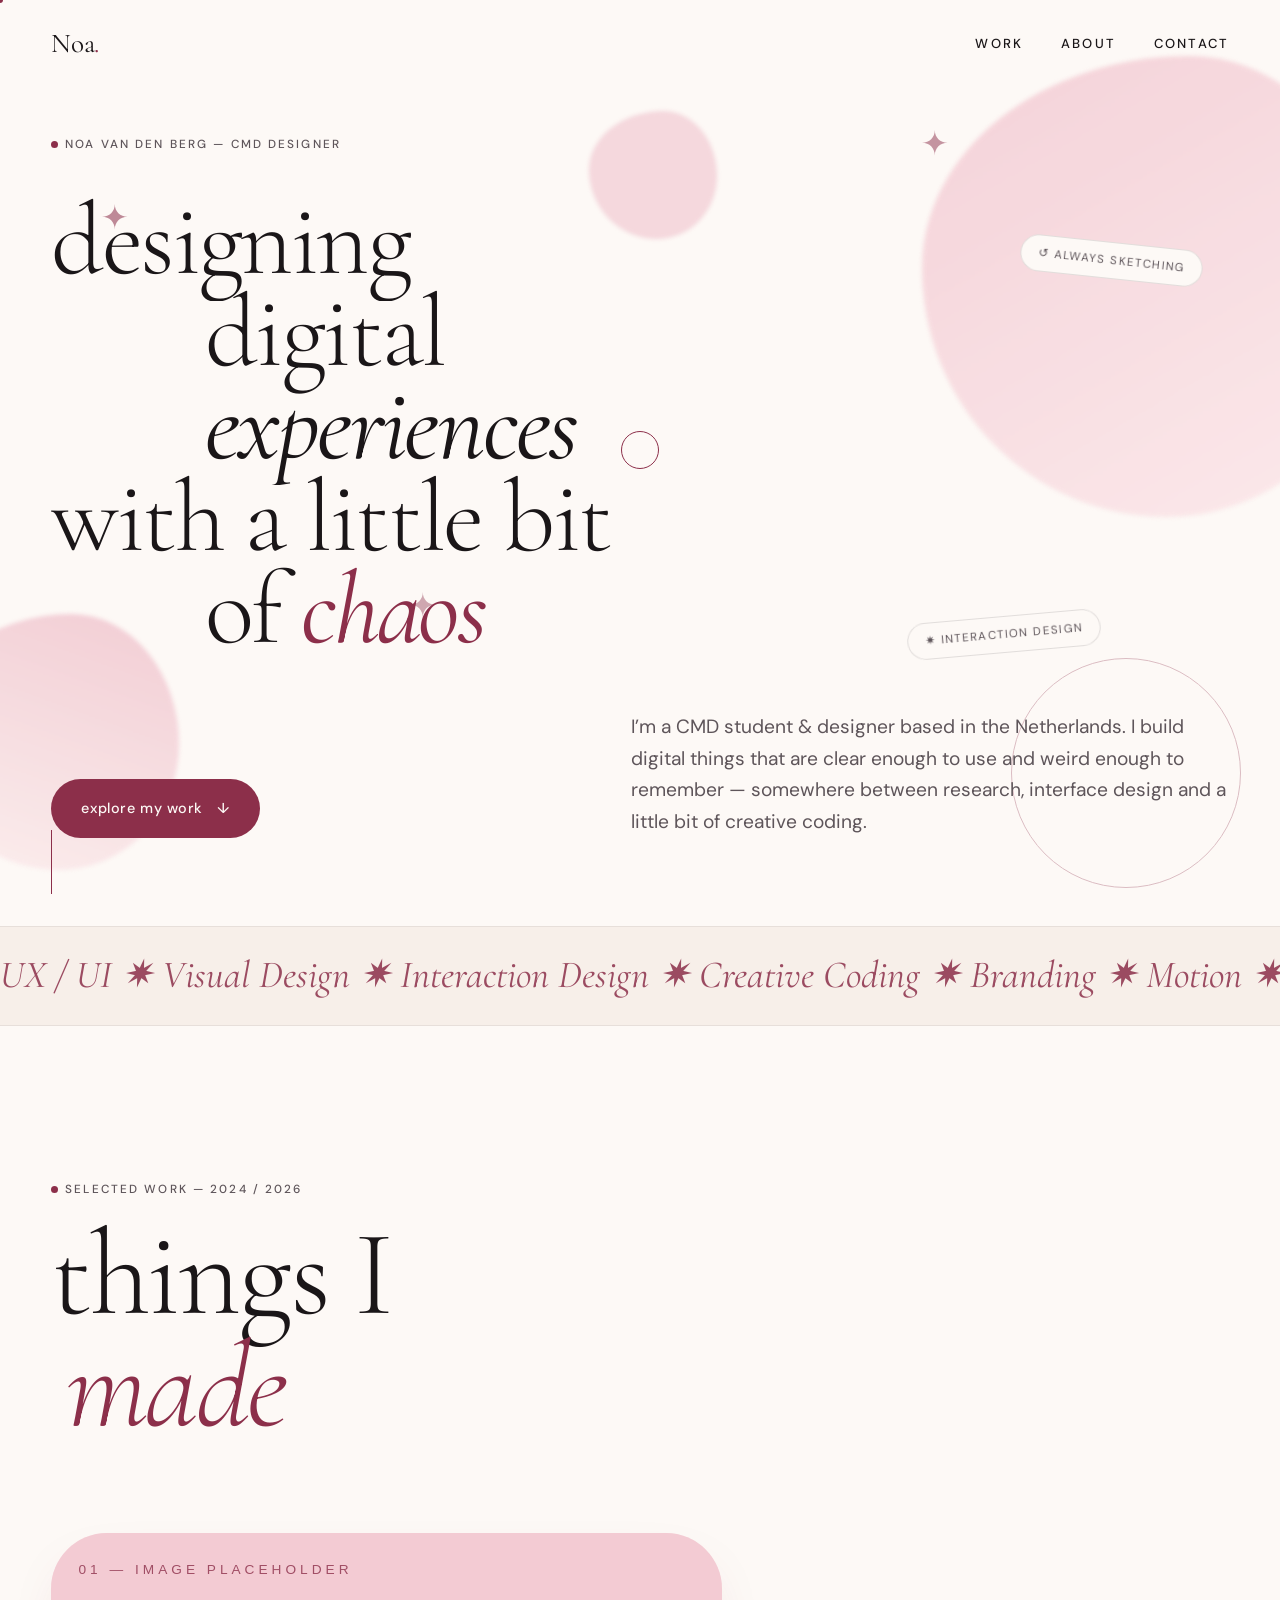
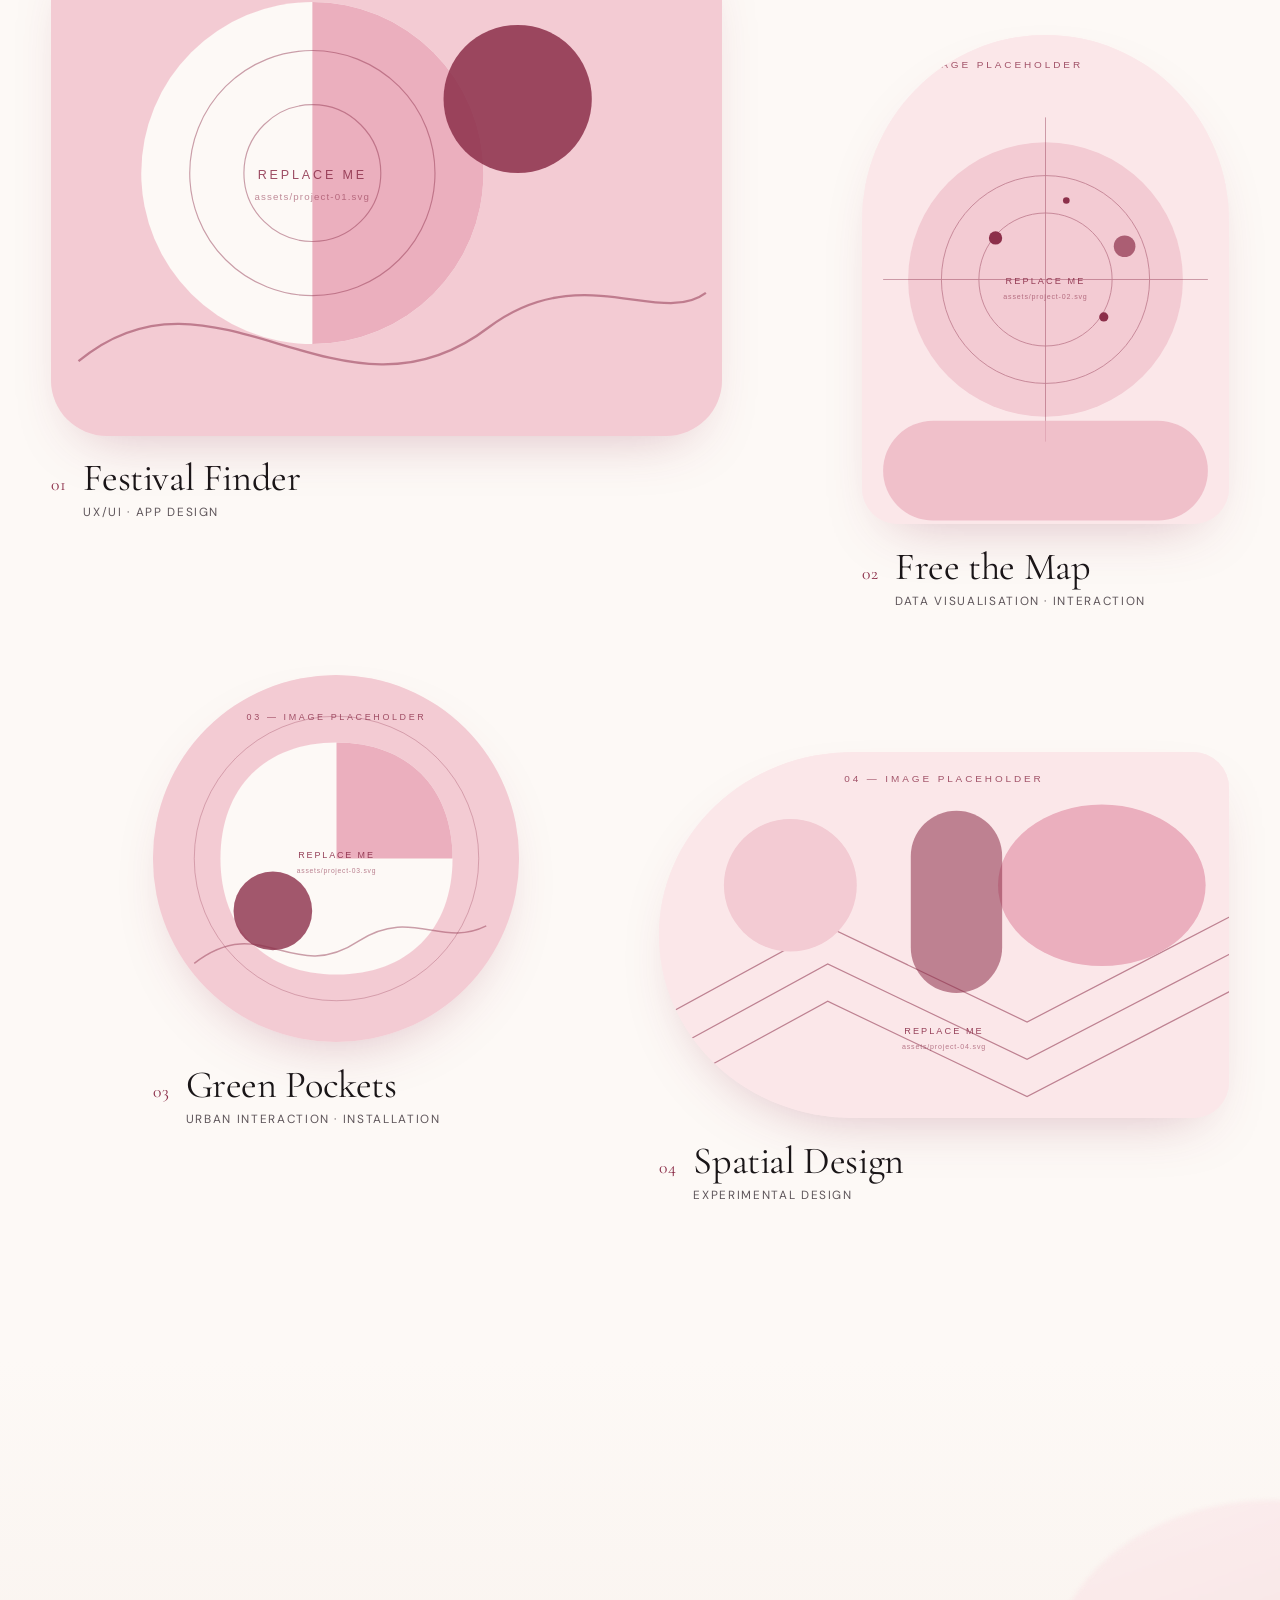
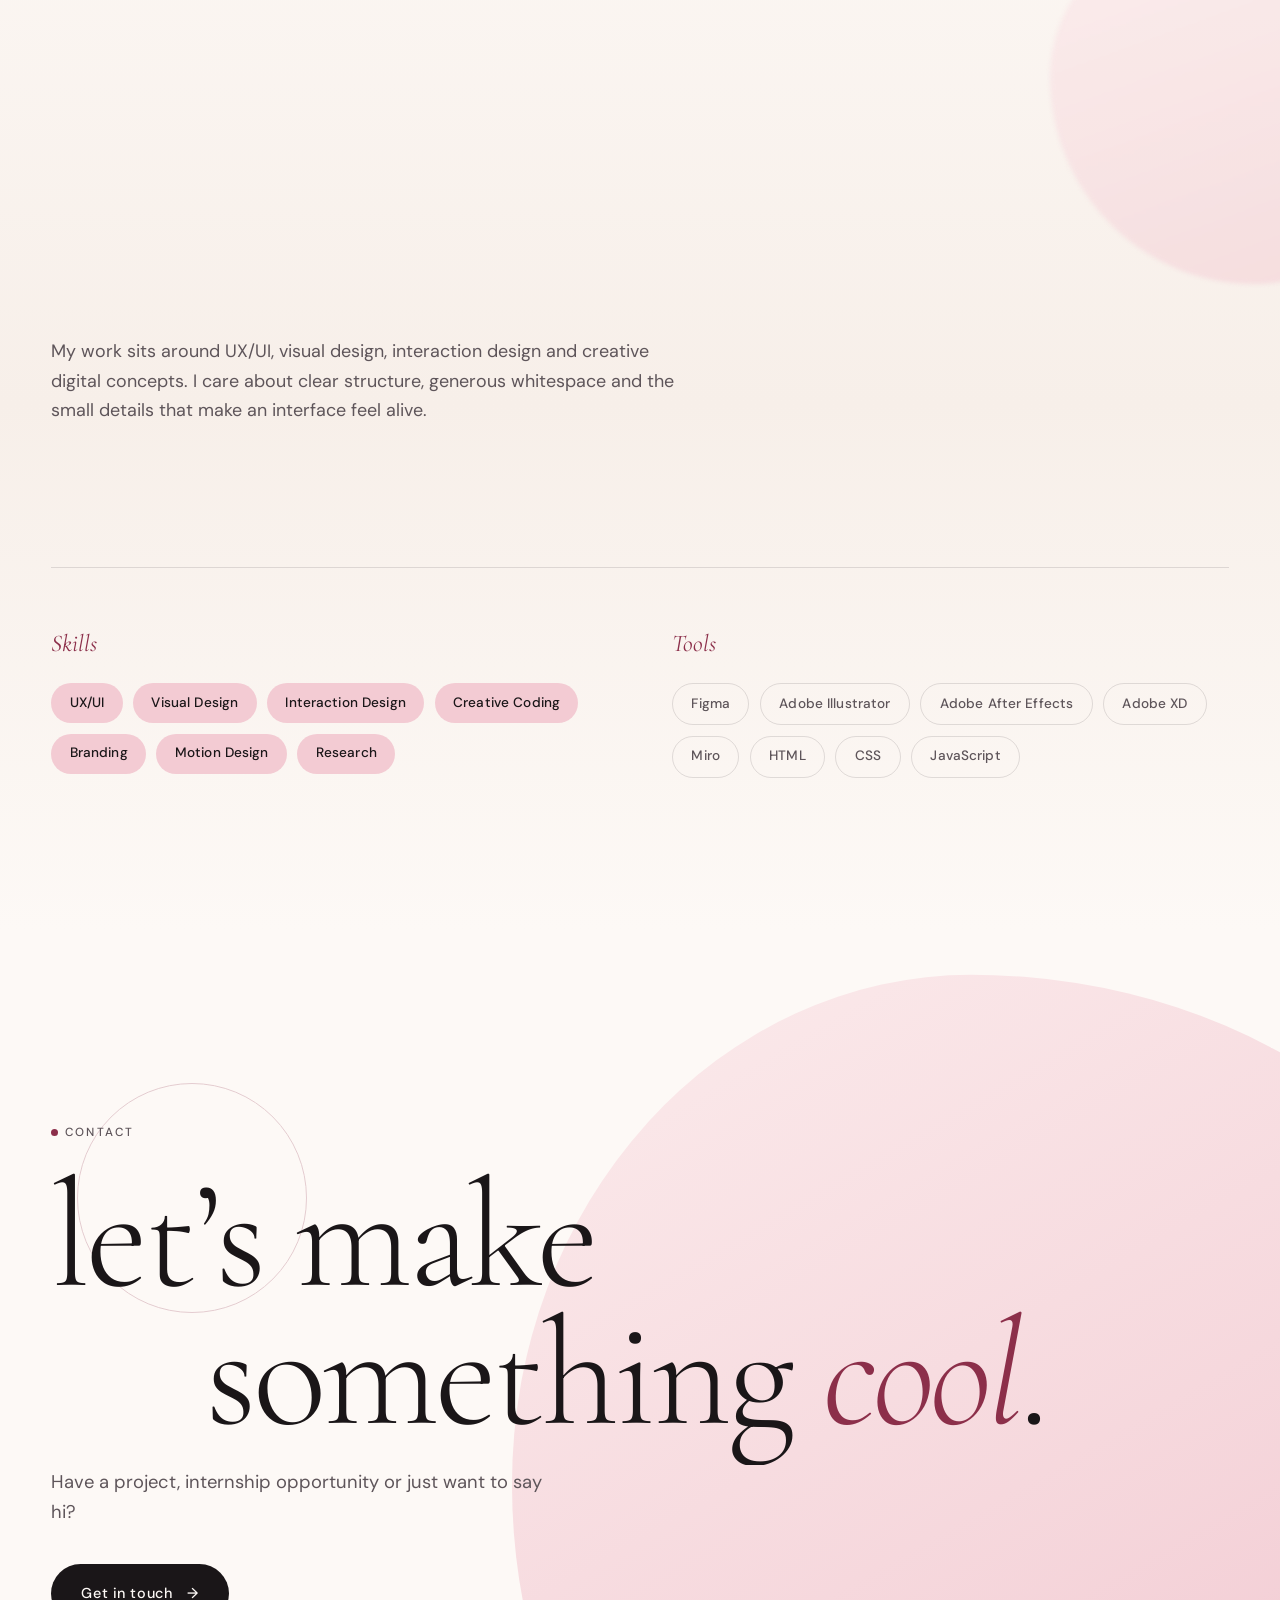
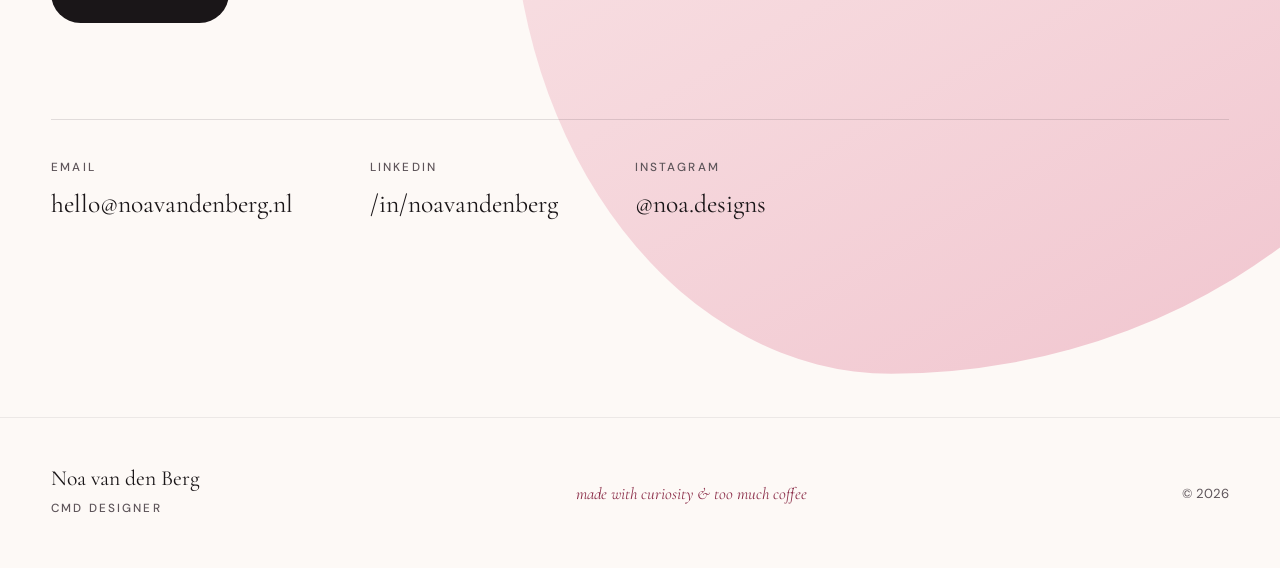
==== index.html @ da9294e4 "Add files via upload" ====
<!DOCTYPE html>
<html lang="en" class="no-js">
<head>
<meta charset="UTF-8">
<meta name="viewport" content="width=device-width, initial-scale=1">
<title>Noa van den Berg — CMD Designer</title>
<meta name="description" content="Portfolio of Noa van den Berg, CMD designer working on UX/UI, visual design and interaction design.">
<link rel="icon" href="assets/favicon.svg" type="image/svg+xml">

<link rel="preconnect" href="https://fonts.googleapis.com">
<link rel="preconnect" href="https://fonts.gstatic.com" crossorigin>
<link href="https://fonts.googleapis.com/css2?family=Cormorant+Garamond:ital,wght@0,300;0,400;0,500;0,600;1,300;1,400;1,500&family=DM+Sans:ital,opsz,wght@0,9..40,300;0,9..40,400;0,9..40,500;1,9..40,400&display=swap" rel="stylesheet">
<link rel="stylesheet" href="style.css">
<script>document.documentElement.classList.remove('no-js');document.documentElement.classList.add('js');</script>
</head>
<body>

<!-- ============================================================
     LOADER
============================================================ -->
<div class="loader" id="loader" aria-hidden="true">
  <div class="loader__inner">
    <span class="loader__mark">Noa<span class="dot-accent">.</span></span>
    <span class="loader__bar"><i></i></span>
  </div>
</div>

<!-- ============================================================
     CUSTOM CURSOR
============================================================ -->
<div class="cursor" id="cursor" aria-hidden="true">
  <span class="cursor__label"></span>
</div>
<div class="cursor-dot" id="cursorDot" aria-hidden="true"></div>

<a class="skip-link" href="#work">Skip to content</a>

<!-- ============================================================
     NAVIGATION
============================================================ -->
<header class="nav" id="nav">
  <div class="nav__inner">
    <a href="#top" class="nav__logo" data-cursor="hide">Noa<span class="dot-accent">.</span></a>

    <nav class="nav__links" aria-label="Main">
      <a href="#work" data-cursor="hide">Work</a>
      <a href="#about" data-cursor="hide">About</a>
      <a href="#contact" data-cursor="hide">Contact</a>
    </nav>

    <button class="nav__toggle" id="navToggle" aria-expanded="false" aria-controls="mobileMenu" aria-label="Open menu">
      <span></span><span></span>
    </button>
  </div>
</header>

<div class="menu" id="mobileMenu" hidden>
  <nav class="menu__links" aria-label="Mobile">
    <a href="#work"><span>01</span> Work</a>
    <a href="#about"><span>02</span> About</a>
    <a href="#contact"><span>03</span> Contact</a>
  </nav>
  <div class="menu__foot">
    <a href="mailto:hello@noavandenberg.nl">hello@noavandenberg.nl</a>
    <p>Alkmaar / NL</p>
  </div>
</div>

<main>

<!-- ============================================================
     HERO
============================================================ -->
<section class="hero" id="top">

  <div class="shapes" aria-hidden="true">
    <span class="blob blob--a" data-float="0.05"></span>
    <span class="blob blob--b" data-float="-0.03"></span>
    <span class="blob blob--c" data-float="0.07"></span>
    <span class="ring ring--a" data-float="-0.06"></span>

    <svg class="star star--a" data-float="0.09" viewBox="0 0 24 24"><path d="M12 0c0 7 5 12 12 12-7 0-12 5-12 12 0-7-5-12-12-12 7 0 12-5 12-12z"/></svg>
    <svg class="star star--b" data-float="-0.11" viewBox="0 0 24 24"><path d="M12 0c0 7 5 12 12 12-7 0-12 5-12 12 0-7-5-12-12-12 7 0 12-5 12-12z"/></svg>
    <svg class="star star--c" data-float="0.13" viewBox="0 0 24 24"><path d="M12 0c0 7 5 12 12 12-7 0-12 5-12 12 0-7-5-12-12-12 7 0 12-5 12-12z"/></svg>
  </div>

  <div class="container hero__inner">

    <p class="label hero__label" data-reveal>
      <span class="pulse"></span> Noa van den Berg — CMD Designer
    </p>

    <h1 class="hero__title">
      <span class="line" data-reveal><span>designing</span></span>
      <span class="line line--indent" data-reveal data-delay="80"><span>digital <em>experiences</em></span></span>
      <span class="line" data-reveal data-delay="160"><span>with a little bit</span></span>
      <span class="line line--indent" data-reveal data-delay="240"><span>of <em class="accent">chaos</em></span></span>
    </h1>

    <span class="floating-tag floating-tag--a" data-float="0.04" aria-hidden="true">↺ always sketching</span>
    <span class="floating-tag floating-tag--b" data-float="-0.05" aria-hidden="true">✷ interaction design</span>

    <div class="hero__bottom">
      <p class="hero__intro" data-reveal data-delay="320">
        I&rsquo;m a CMD student &amp; designer based in the Netherlands. I build digital things
        that are clear enough to use and weird enough to remember — somewhere between
        research, interface design and a little bit of creative coding.
      </p>

      <a href="#work" class="btn" data-magnetic data-cursor="hide" data-reveal data-delay="400">
        <span>explore my work</span>
        <span class="btn__arrow" aria-hidden="true">↓</span>
      </a>
    </div>

  </div>

  <div class="scroll-hint" aria-hidden="true"><span></span></div>
</section>

<!-- ============================================================
     MARQUEE
============================================================ -->
<div class="marquee" aria-hidden="true">
  <div class="marquee__track">
    <span>UX / UI ✷ Visual Design ✷ Interaction Design ✷ Creative Coding ✷ Branding ✷ Motion ✷ Research ✷</span>
    <span>UX / UI ✷ Visual Design ✷ Interaction Design ✷ Creative Coding ✷ Branding ✷ Motion ✷ Research ✷</span>
  </div>
</div>

<!-- ============================================================
     WORK
============================================================ -->
<section class="section work" id="work">
  <div class="container">

    <header class="section__head">
      <p class="label" data-reveal><span class="pulse"></span> Selected work — 2024 / 2026</p>
      <h2 class="section__title" data-reveal data-delay="80">
        things I<br><em>made</em>
      </h2>
    </header>

    <!--
      EIGEN PROJECTEN TOEVOEGEN
      1. Vervang de src van de <img> door je eigen bestand in /assets
         (bv. assets/festival-finder.jpg) en pas de alt-tekst aan.
      2. Pas titel, tags en de href naar je case aan.
      3. Meer projecten? Kopieer een <article> en geef 'm de class
         project--05 enz. De grid-positie regel je in style.css
         onder "11. WORK".
    -->
    <div class="projects">

      <!-- PROJECT 01 -->
      <article class="project project--01" data-reveal>
        <a class="project__link" href="#" data-cursor="view" aria-label="Festival Finder — UX/UI, app design">
          <span class="project__media">
            <!-- Vervang deze afbeelding door je eigen project -->
            <img src="assets/project-01.svg" alt="Placeholder visual for the Festival Finder project" loading="lazy">
          </span>
          <span class="project__row">
            <span class="project__num">01</span>
            <span class="project__text">
              <span class="project__title">Festival Finder</span>
              <span class="project__tags">UX/UI · App Design</span>
            </span>
            <span class="project__arrow" aria-hidden="true">↗</span>
          </span>
        </a>
      </article>

      <!-- PROJECT 02 -->
      <article class="project project--02" data-reveal data-delay="80">
        <a class="project__link" href="#" data-cursor="view" aria-label="Free the Map — data visualisation, interaction design">
          <span class="project__media">
            <img src="assets/project-02.svg" alt="Placeholder visual for the Free the Map project" loading="lazy">
          </span>
          <span class="project__row">
            <span class="project__num">02</span>
            <span class="project__text">
              <span class="project__title">Free the Map</span>
              <span class="project__tags">Data Visualisation · Interaction</span>
            </span>
            <span class="project__arrow" aria-hidden="true">↗</span>
          </span>
        </a>
      </article>

      <!-- PROJECT 03 -->
      <article class="project project--03" data-reveal>
        <a class="project__link" href="#" data-cursor="view" aria-label="Green Pockets — urban interaction, installation">
          <span class="project__media">
            <img src="assets/project-03.svg" alt="Placeholder visual for the Green Pockets project" loading="lazy">
          </span>
          <span class="project__row">
            <span class="project__num">03</span>
            <span class="project__text">
              <span class="project__title">Green Pockets</span>
              <span class="project__tags">Urban Interaction · Installation</span>
            </span>
            <span class="project__arrow" aria-hidden="true">↗</span>
          </span>
        </a>
      </article>

      <!-- PROJECT 04 -->
      <article class="project project--04" data-reveal data-delay="80">
        <a class="project__link" href="#" data-cursor="view" aria-label="Spatial Design — experimental design">
          <span class="project__media">
            <img src="assets/project-04.svg" alt="Placeholder visual for the Spatial Design project" loading="lazy">
          </span>
          <span class="project__row">
            <span class="project__num">04</span>
            <span class="project__text">
              <span class="project__title">Spatial Design</span>
              <span class="project__tags">Experimental Design</span>
            </span>
            <span class="project__arrow" aria-hidden="true">↗</span>
          </span>
        </a>
      </article>

    </div>
  </div>
</section>

<!-- ============================================================
     ABOUT
============================================================ -->
<section class="section about" id="about">
  <span class="blob blob--about" data-float="0.03" aria-hidden="true"></span>

  <div class="container about__grid">

    <div class="about__intro">
      <p class="label" data-reveal><span class="pulse"></span> About</p>
      <h2 class="section__title" data-reveal data-delay="80">
        a little<br><em>about me</em>
      </h2>
      <p class="about__text" data-reveal data-delay="160">
        I&rsquo;m Noa — a CMD (Communication &amp; Multimedia Design) student who likes the messy
        middle of a project: the part where research turns into a concept and a concept
        turns into something you can actually click.
      </p>
      <p class="about__text" data-reveal data-delay="200">
        My work sits around UX/UI, visual design, interaction design and creative digital
        concepts. I care about clear structure, generous whitespace and the small details
        that make an interface feel alive.
      </p>
    </div>

    <aside class="about__card" data-reveal data-delay="120">
      <span class="badge" aria-hidden="true">
        <svg viewBox="0 0 100 100">
          <defs><path id="circlePath" d="M50,50 m-34,0 a34,34 0 1,1 68,0 a34,34 0 1,1 -68,0"/></defs>
          <text><textPath href="#circlePath">open for internships ✷ 2026 ✷ open for internships ✷ 2026 ✷</textPath></text>
        </svg>
        <span class="badge__core">✷</span>
      </span>

      <ul class="facts">
        <li><span>Based in</span> Alkmaar / NL</li>
        <li><span>Studying</span> CMD, year 3</li>
        <li><span>Currently</span> looking for an internship</li>
        <li><span>Fuel</span> oat flat white ☕</li>
      </ul>
    </aside>

    <div class="about__lists">
      <div class="taglist" data-reveal>
        <h3 class="taglist__title">Skills</h3>
        <ul>
          <li class="pill">UX/UI</li>
          <li class="pill">Visual Design</li>
          <li class="pill">Interaction Design</li>
          <li class="pill">Creative Coding</li>
          <li class="pill">Branding</li>
          <li class="pill">Motion Design</li>
          <li class="pill">Research</li>
        </ul>
      </div>

      <div class="taglist" data-reveal data-delay="80">
        <h3 class="taglist__title">Tools</h3>
        <ul>
          <li class="pill pill--ghost">Figma</li>
          <li class="pill pill--ghost">Adobe Illustrator</li>
          <li class="pill pill--ghost">Adobe After Effects</li>
          <li class="pill pill--ghost">Adobe XD</li>
          <li class="pill pill--ghost">Miro</li>
          <li class="pill pill--ghost">HTML</li>
          <li class="pill pill--ghost">CSS</li>
          <li class="pill pill--ghost">JavaScript</li>
        </ul>
      </div>
    </div>

  </div>
</section>

<!-- ============================================================
     CONTACT
============================================================ -->
<section class="section contact" id="contact">
  <div class="contact__blob" aria-hidden="true"></div>
  <span class="ring ring--contact" data-float="0.05" aria-hidden="true"></span>

  <div class="container contact__inner">
    <p class="label" data-reveal><span class="pulse"></span> Contact</p>

    <h2 class="contact__title">
      <span class="line" data-reveal><span>let&rsquo;s make</span></span>
      <span class="line line--indent" data-reveal data-delay="80"><span>something <em>cool</em>.</span></span>
    </h2>

    <p class="contact__sub" data-reveal data-delay="160">
      Have a project, internship opportunity or just want to say hi?
    </p>

    <a href="mailto:hello@noavandenberg.nl" class="btn btn--dark" data-magnetic data-cursor="hide" data-reveal data-delay="200">
      <span>Get in touch</span>
      <span class="btn__arrow" aria-hidden="true">→</span>
    </a>

    <ul class="contact__links" data-reveal data-delay="260">
      <li>
        <span class="label">Email</span>
        <a href="mailto:hello@noavandenberg.nl">hello@noavandenberg.nl</a>
      </li>
      <li>
        <span class="label">LinkedIn</span>
        <a href="https://www.linkedin.com/" target="_blank" rel="noopener">/in/noavandenberg</a>
      </li>
      <li>
        <span class="label">Instagram</span>
        <a href="https://www.instagram.com/" target="_blank" rel="noopener">@noa.designs</a>
      </li>
    </ul>
  </div>
</section>

</main>

<!-- ============================================================
     FOOTER
============================================================ -->
<footer class="footer">
  <div class="container footer__inner">
    <div class="footer__brand">
      <p class="footer__name">Noa van den Berg</p>
      <p class="label">CMD Designer</p>
    </div>
    <p class="footer__note">made with curiosity &amp; too much coffee</p>
    <p class="footer__copy">© <span id="year">2026</span></p>
  </div>
</footer>

<script src="script.js"></script>
</body>
</html>
---- style.css ----
/* ============================================================
   NOA VAN DEN BERG — PORTFOLIO
   ------------------------------------------------------------
   01. Design tokens
   02. Reset & base
   03. Typography helpers
   04. Buttons, pills & labels
   05. Custom cursor
   06. Loader
   07. Navigation & mobile menu
   08. Decorative shapes
   09. Hero
   10. Marquee
   11. Work
   12. About
   13. Contact
   14. Footer
   15. Reveal animations
   16. Responsive
   17. Reduced motion
============================================================ */


/* ============================================================
   01. DESIGN TOKENS
   Pas hier de kleuren aan om de hele site te restylen.
============================================================ */
:root{
  /* Colours */
  --cream:        #FDF9F6;
  --cream-deep:   #F7EFE9;
  --pink-soft:    #FBE7E9;
  --blush:        #F3CBD3;
  --blush-deep:   #EBAFBE;
  --berry:        #8C2F4A;
  --berry-light:  #B8577A;
  --ink:          #1A1618;
  --ink-soft:     #5E555A;
  --line:         rgba(26, 22, 24, .12);
  --line-soft:    rgba(26, 22, 24, .07);

  /* Type */
  --font-display: "Cormorant Garamond", "Times New Roman", Georgia, serif;
  --font-body:    "DM Sans", -apple-system, BlinkMacSystemFont, "Segoe UI", Helvetica, Arial, sans-serif;

  /* Radii */
  --r-sm: 14px;
  --r-md: 24px;
  --r-lg: 36px;
  --r-xl: 56px;
  --r-pill: 999px;

  /* Space */
  --gutter: clamp(1.25rem, 4vw, 4rem);
  --section-y: clamp(5rem, 12vw, 11rem);
  --maxw: 1360px;

  /* Motion */
  --ease: cubic-bezier(.22, .61, .36, 1);
  --ease-out: cubic-bezier(.16, 1, .3, 1);

  /* Shadow */
  --shadow-soft: 0 24px 60px -30px rgba(140, 47, 74, .35);
  --shadow-lift: 0 40px 90px -40px rgba(140, 47, 74, .45);
}


/* ============================================================
   02. RESET & BASE
============================================================ */
*,
*::before,
*::after{ box-sizing: border-box; }

html{
  -webkit-text-size-adjust: 100%;
  scroll-behavior: smooth;
}

body{
  margin: 0;
  background: var(--cream);
  color: var(--ink);
  font-family: var(--font-body);
  font-size: clamp(1rem, .95rem + .2vw, 1.0625rem);
  line-height: 1.65;
  font-weight: 400;
  overflow-x: hidden;
  -webkit-font-smoothing: antialiased;
}

body.is-locked{ overflow: hidden; }

img{ max-width: 100%; display: block; }

a{ color: inherit; text-decoration: none; }

ul{ margin: 0; padding: 0; list-style: none; }

h1, h2, h3{ margin: 0; font-weight: 400; }

p{ margin: 0; }

button{ font: inherit; color: inherit; background: none; border: 0; cursor: pointer; }

section{ position: relative; }

:focus-visible{
  outline: 2px solid var(--berry);
  outline-offset: 4px;
  border-radius: 4px;
}

.container{
  width: 100%;
  max-width: var(--maxw);
  margin-inline: auto;
  padding-inline: var(--gutter);
}

.section{ padding-block: var(--section-y); }

.skip-link{
  position: fixed;
  top: 10px;
  left: 50%;
  translate: -50% -200%;
  z-index: 200;
  background: var(--ink);
  color: var(--cream);
  padding: .75rem 1.25rem;
  border-radius: var(--r-pill);
  font-size: .8rem;
  letter-spacing: .08em;
  text-transform: uppercase;
  transition: translate .3s var(--ease);
}
.skip-link:focus-visible{ translate: -50% 0; }


/* ============================================================
   03. TYPOGRAPHY HELPERS
============================================================ */
.label{
  display: inline-flex;
  align-items: center;
  gap: .6em;
  margin: 0;
  font-size: clamp(.68rem, .64rem + .12vw, .78rem);
  letter-spacing: .18em;
  text-transform: uppercase;
  font-weight: 500;
  color: var(--ink-soft);
}

.pulse{
  width: 7px;
  height: 7px;
  border-radius: 50%;
  background: var(--berry);
  animation: pulse 2.6s var(--ease) infinite;
}
@keyframes pulse{
  0%, 100%{ transform: scale(1);   opacity: 1; }
  50%     { transform: scale(1.6); opacity: .45; }
}

.dot-accent{ color: var(--berry); }

.section__head{
  display: flex;
  flex-direction: column;
  gap: 1.25rem;
  margin-bottom: clamp(3rem, 7vw, 6rem);
}

.section__title{
  font-family: var(--font-display);
  font-size: clamp(3rem, 9.5vw, 8.5rem);
  line-height: .92;
  letter-spacing: -.02em;
  font-weight: 300;
}
.section__title em{
  font-style: italic;
  color: var(--berry);
  padding-left: .12em;
}

.line{
  display: block;
  padding-bottom: .14em;
  margin-bottom: -.14em;
}
.line--indent{ padding-left: clamp(1.5rem, 12vw, 12rem); }


/* ============================================================
   04. BUTTONS, PILLS & LABELS
============================================================ */
.btn{
  --btn-bg: var(--berry);
  --btn-fg: var(--cream);
  position: relative;
  display: inline-flex;
  align-items: center;
  gap: .9rem;
  padding: 1.1rem 1.9rem;
  border-radius: var(--r-pill);
  background: var(--btn-bg);
  color: var(--btn-fg);
  font-size: .9rem;
  font-weight: 500;
  letter-spacing: .04em;
  white-space: nowrap;
  will-change: transform;
  transition: background .4s var(--ease), color .4s var(--ease), box-shadow .5s var(--ease);
  box-shadow: var(--shadow-soft);
}
.btn:hover{
  --btn-bg: var(--ink);
  box-shadow: var(--shadow-lift);
}
.btn--dark{ --btn-bg: var(--ink); }
.btn--dark:hover{ --btn-bg: var(--berry); }

.btn__arrow{
  display: inline-block;
  transition: transform .5s var(--ease-out);
}
.btn:hover .btn__arrow{ transform: translateY(3px); }
.btn--dark:hover .btn__arrow{ transform: translate(4px, 0); }

.pill{
  display: inline-block;
  padding: .55rem 1.15rem;
  border-radius: var(--r-pill);
  background: var(--blush);
  color: var(--ink);
  font-size: .85rem;
  font-weight: 500;
  letter-spacing: .01em;
  transition: transform .45s var(--ease-out), background .35s var(--ease), color .35s var(--ease);
}
.pill:hover{
  transform: translateY(-4px) rotate(-2deg);
  background: var(--berry);
  color: var(--cream);
}
.pill--ghost{
  background: transparent;
  border: 1px solid var(--line);
  color: var(--ink-soft);
}
.pill--ghost:hover{
  background: var(--pink-soft);
  border-color: transparent;
  color: var(--berry);
}


/* ============================================================
   05. CUSTOM CURSOR
============================================================ */
.cursor,
.cursor-dot{
  position: fixed;
  top: 0; left: 0;
  z-index: 300;
  pointer-events: none;
  opacity: 0;
  transition: opacity .3s var(--ease);
}

.cursor{
  width: 38px;
  height: 38px;
  margin: -19px 0 0 -19px;
  border: 1px solid var(--berry);
  border-radius: 50%;
  display: grid;
  place-items: center;
  transition: width .45s var(--ease-out), height .45s var(--ease-out),
              margin .45s var(--ease-out), background .35s var(--ease),
              border-color .35s var(--ease), opacity .3s var(--ease);
}
.cursor__label{
  font-size: .68rem;
  letter-spacing: .14em;
  text-transform: uppercase;
  color: var(--cream);
  opacity: 0;
  transform: scale(.7);
  transition: opacity .3s var(--ease), transform .35s var(--ease-out);
}

.cursor-dot{
  width: 6px;
  height: 6px;
  margin: -3px 0 0 -3px;
  border-radius: 50%;
  background: var(--berry);
}

.has-cursor .cursor,
.has-cursor .cursor-dot{ opacity: 1; }
.has-cursor,
.has-cursor a,
.has-cursor button{ cursor: none; }

.cursor.is-link{
  width: 60px; height: 60px; margin: -30px 0 0 -30px;
  background: rgba(140, 47, 74, .12);
  border-color: transparent;
}
.cursor.is-view{
  width: 104px; height: 104px; margin: -52px 0 0 -52px;
  background: var(--berry);
  border-color: transparent;
}
.cursor.is-view .cursor__label{ opacity: 1; transform: none; }
.cursor.is-view + .cursor-dot,
.cursor.is-link + .cursor-dot{ opacity: 0; }


/* ============================================================
   06. LOADER
============================================================ */
.loader{
  position: fixed;
  inset: 0;
  z-index: 400;
  display: grid;
  place-items: center;
  background: var(--cream-deep);
  transition: transform 1s var(--ease-out), border-radius .9s var(--ease-out);
}
.loader.is-done{
  transform: translateY(-101%);
  border-radius: 0 0 50% 50%;
}
.loader__inner{ display: grid; justify-items: center; gap: 1.4rem; }
.loader__mark{
  font-family: var(--font-display);
  font-size: clamp(2.5rem, 8vw, 4.5rem);
  letter-spacing: -.02em;
}
.loader__bar{
  display: block;
  width: min(220px, 40vw);
  height: 1px;
  background: var(--line);
  overflow: hidden;
}
.loader__bar i{
  display: block;
  height: 100%;
  width: 0;
  background: var(--berry);
  transition: width .9s var(--ease-out);
}
.loader.is-filled .loader__bar i{ width: 100%; }


/* ============================================================
   07. NAVIGATION & MOBILE MENU
============================================================ */
.nav{
  position: fixed;
  inset: 0 0 auto 0;
  z-index: 120;
  transition: background .5s var(--ease), box-shadow .5s var(--ease);
}
.nav.is-scrolled{
  background: rgba(253, 249, 246, .82);
  backdrop-filter: blur(14px);
  -webkit-backdrop-filter: blur(14px);
  box-shadow: 0 1px 0 var(--line-soft);
}

.nav__inner{
  max-width: var(--maxw);
  margin-inline: auto;
  padding: clamp(1rem, 2.4vw, 1.7rem) var(--gutter);
  display: flex;
  align-items: center;
  justify-content: space-between;
  gap: 2rem;
}

.nav__logo{
  font-family: var(--font-display);
  font-size: 1.7rem;
  letter-spacing: -.01em;
  line-height: 1;
  transition: opacity .3s var(--ease);
}
.nav__logo:hover{ opacity: .6; }

.nav__links{ display: flex; gap: clamp(1.5rem, 3vw, 3rem); }
.nav__links a{
  position: relative;
  font-size: .82rem;
  font-weight: 500;
  letter-spacing: .16em;
  text-transform: uppercase;
  padding-block: .35rem;
}
.nav__links a::after{
  content: "";
  position: absolute;
  left: 0; bottom: 0;
  width: 100%; height: 1px;
  background: var(--berry);
  transform: scaleX(0);
  transform-origin: right;
  transition: transform .5s var(--ease-out);
}
.nav__links a:hover::after{ transform: scaleX(1); transform-origin: left; }

.nav__toggle{
  display: none;
  width: 46px; height: 46px;
  border-radius: 50%;
  border: 1px solid var(--line);
  place-items: center;
  gap: 5px;
  align-content: center;
  justify-items: center;
}
.nav__toggle span{
  display: block;
  width: 18px; height: 1.5px;
  background: var(--ink);
  border-radius: 2px;
  transition: transform .4s var(--ease-out), opacity .3s var(--ease);
}
.nav__toggle[aria-expanded="true"] span:first-child{ transform: translateY(3.25px) rotate(45deg); }
.nav__toggle[aria-expanded="true"] span:last-child{ transform: translateY(-3.25px) rotate(-45deg); }

.menu{
  position: fixed;
  inset: 0;
  z-index: 110;
  background: var(--cream-deep);
  padding: clamp(6rem, 18vw, 9rem) var(--gutter) var(--gutter);
  display: flex;
  flex-direction: column;
  justify-content: space-between;
  opacity: 0;
  transform: translateY(-12px);
  transition: opacity .45s var(--ease), transform .55s var(--ease-out);
}
.menu.is-open{ opacity: 1; transform: none; }
.menu[hidden]{ display: none; }

.menu__links{ display: grid; gap: .25rem; }
.menu__links a{
  display: flex;
  align-items: baseline;
  gap: 1rem;
  font-family: var(--font-display);
  font-size: clamp(2.75rem, 15vw, 5rem);
  line-height: 1.15;
  letter-spacing: -.02em;
  border-bottom: 1px solid var(--line-soft);
  padding-block: .35rem;
  transition: color .35s var(--ease), padding-left .45s var(--ease-out);
}
.menu__links a:hover{ color: var(--berry); padding-left: .5rem; }
.menu__links span{
  font-family: var(--font-body);
  font-size: .7rem;
  letter-spacing: .18em;
  color: var(--ink-soft);
}
.menu__foot{
  display: flex;
  flex-wrap: wrap;
  gap: .5rem 2rem;
  justify-content: space-between;
  font-size: .85rem;
  color: var(--ink-soft);
}


/* ============================================================
   08. DECORATIVE SHAPES
============================================================ */
.shapes{
  position: absolute;
  inset: 0;
  overflow: hidden;
  pointer-events: none;
}

.blob{
  position: absolute;
  display: block;
  border-radius: 58% 42% 47% 53% / 46% 51% 49% 54%;
  filter: blur(2px);
  will-change: transform;
  animation: morph 18s ease-in-out infinite alternate;
}
@keyframes morph{
  0%  { border-radius: 58% 42% 47% 53% / 46% 51% 49% 54%; transform: rotate(0deg)  scale(1); }
  50% { border-radius: 42% 58% 63% 37% / 58% 39% 61% 42%; transform: rotate(8deg)  scale(1.05); }
  100%{ border-radius: 49% 51% 38% 62% / 61% 47% 53% 39%; transform: rotate(-6deg) scale(.97); }
}

.blob--a{
  width: clamp(280px, 36vw, 560px);
  aspect-ratio: 1;
  right: -8%;
  top: 6%;
  background: linear-gradient(150deg, var(--blush), var(--pink-soft));
  opacity: .85;
}
.blob--b{
  width: clamp(160px, 20vw, 300px);
  aspect-ratio: 1;
  left: -6%;
  bottom: 6%;
  background: linear-gradient(200deg, var(--blush-deep), var(--pink-soft));
  opacity: .6;
  animation-duration: 22s;
}
.blob--c{
  width: clamp(90px, 10vw, 150px);
  aspect-ratio: 1;
  left: 46%;
  top: 12%;
  background: var(--blush-deep);
  opacity: .45;
  animation-duration: 26s;
}
.blob--about{
  position: absolute;
  width: clamp(240px, 30vw, 460px);
  aspect-ratio: 1;
  right: -12%;
  top: 12%;
  background: linear-gradient(160deg, var(--pink-soft), var(--blush));
  opacity: .55;
  pointer-events: none;
  z-index: 0;
}

.ring{
  position: absolute;
  display: block;
  border: 1px solid var(--berry);
  border-radius: 50%;
  opacity: .3;
  will-change: transform;
}
.ring--a{
  width: clamp(140px, 18vw, 280px);
  aspect-ratio: 1;
  right: 3%;
  bottom: 4%;
}
.ring--contact{
  width: clamp(140px, 18vw, 260px);
  aspect-ratio: 1;
  left: 6%;
  top: 14%;
  opacity: .22;
}

.star{
  position: absolute;
  width: clamp(16px, 2vw, 30px);
  fill: var(--berry);
  opacity: .55;
  will-change: transform;
  animation: spin 14s linear infinite;
}
.star--a{ top: 22%;  left: 8%; }
.star--b{ top: 64%;  left: 32%; animation-duration: 20s; opacity: .4; }
.star--c{ top: 14%;  right: 26%; animation-duration: 24s; opacity: .5; }
@keyframes spin{ to{ transform: rotate(360deg); } }

.floating-tag{
  position: absolute;
  z-index: 2;
  padding: .5rem 1.05rem;
  border-radius: var(--r-pill);
  background: var(--cream);
  border: 1px solid var(--line);
  font-size: .72rem;
  letter-spacing: .12em;
  text-transform: uppercase;
  color: var(--ink-soft);
  white-space: nowrap;
  box-shadow: var(--shadow-soft);
  will-change: transform;
}
.floating-tag--a{ top: 16%; right: 6%; rotate: 6deg; }
.floating-tag--b{ bottom: 26%; right: 14%; rotate: -5deg; }


/* ============================================================
   09. HERO
============================================================ */
.hero{
  position: relative;
  min-height: 100svh;
  display: flex;
  align-items: center;
  padding-block: clamp(6.5rem, 12vw, 8rem) clamp(3.5rem, 7vw, 5.5rem);
  overflow: hidden;
}

.hero__inner{ position: relative; z-index: 2; }

.hero__label{ margin-bottom: clamp(1.5rem, 4vw, 2.5rem); }

.hero__title{
  font-family: var(--font-display);
  font-size: clamp(2.5rem, 8vw, 7.5rem);
  line-height: .9;
  letter-spacing: -.025em;
  font-weight: 300;
  max-width: 16ch;
}
.hero__title em{
  font-style: italic;
  font-weight: 400;
}
.hero__title .accent{
  color: var(--berry);
  position: relative;
}

.hero__bottom{
  margin-top: clamp(2.25rem, 5vw, 3.5rem);
  display: flex;
  flex-wrap: wrap;
  align-items: flex-end;
  justify-content: space-between;
  gap: clamp(1.75rem, 4vw, 3rem);
}
.hero__intro{
  max-width: 46ch;
  color: var(--ink-soft);
  font-size: clamp(1rem, .95rem + .35vw, 1.2rem);
  margin-left: auto;
  order: 2;
}
.hero .btn{ order: 1; }

.scroll-hint{
  position: absolute;
  left: var(--gutter);
  bottom: 2rem;
  width: 1px;
  height: 64px;
  background: var(--line);
  overflow: hidden;
}
.scroll-hint span{
  position: absolute;
  inset: 0;
  background: var(--berry);
  animation: scrollLine 2.4s var(--ease) infinite;
}
@keyframes scrollLine{
  0%  { transform: translateY(-100%); }
  60% { transform: translateY(100%); }
  100%{ transform: translateY(100%); }
}


/* ============================================================
   10. MARQUEE
============================================================ */
.marquee{
  border-block: 1px solid var(--line-soft);
  padding-block: 1.1rem;
  overflow: hidden;
  background: var(--cream-deep);
}
.marquee__track{
  display: flex;
  width: max-content;
  animation: marquee 38s linear infinite;
}
.marquee__track span{
  font-family: var(--font-display);
  font-style: italic;
  font-size: clamp(1.4rem, 3.2vw, 2.4rem);
  padding-right: 2rem;
  white-space: nowrap;
  color: var(--berry);
  opacity: .85;
}
@keyframes marquee{ to{ transform: translateX(-50%); } }


/* ============================================================
   11. WORK
============================================================ */
.projects{
  display: grid;
  grid-template-columns: repeat(12, 1fr);
  gap: clamp(2.5rem, 5vw, 4.5rem) clamp(1.5rem, 3vw, 3rem);
}

.project{ position: relative; }
.project--01{ grid-column: 1 / span 7; }
.project--02{ grid-column: 9 / span 4;  margin-top: clamp(2rem, 8vw, 7rem); }
.project--03{ grid-column: 2 / span 4; }
.project--04{ grid-column: 7 / span 6;  margin-top: clamp(1rem, 6vw, 5rem); }

.project__link{
  display: block;
  --mx: 0px;
  --my: 0px;
}

.project__media{
  display: block;
  position: relative;
  overflow: hidden;
  background: var(--pink-soft);
  transition: border-radius .8s var(--ease-out), box-shadow .6s var(--ease);
  box-shadow: var(--shadow-soft);
}
.project__media img{
  width: 100%;
  height: 100%;
  object-fit: cover;
  transform: scale(1.02);
  transition: transform .9s var(--ease-out);
  will-change: transform;
}
.project__link:hover .project__media,
.project__link:focus-visible .project__media{ box-shadow: var(--shadow-lift); }
.project__link:hover .project__media img{
  transform: scale(1.08) translate(var(--mx), var(--my));
}

/* per-project silhouettes */
.project--01 .project__media{ aspect-ratio: 4 / 3;  border-radius: var(--r-xl); }
.project--02 .project__media{
  aspect-ratio: 3 / 4;
  border-radius: 50% 50% var(--r-lg) var(--r-lg) / 38% 38% var(--r-lg) var(--r-lg);
}
.project--03 .project__media{ aspect-ratio: 1 / 1;  border-radius: 50%; }
.project--04 .project__media{
  aspect-ratio: 14 / 9;
  border-radius: 34% var(--r-lg) var(--r-lg) 34% / 50% var(--r-lg) var(--r-lg) 50%;
}

.project__row{
  display: flex;
  align-items: baseline;
  gap: 1rem;
  padding-top: 1.4rem;
}
.project__num{
  font-family: var(--font-display);
  font-size: 1.1rem;
  color: var(--berry);
  letter-spacing: .06em;
  transition: transform .55s var(--ease-out), opacity .4s var(--ease);
}
.project__text{ display: grid; gap: .3rem; }
.project__title{
  display: block;
  font-family: var(--font-display);
  font-size: clamp(1.6rem, 3vw, 2.4rem);
  line-height: 1.05;
  letter-spacing: -.01em;
  transition: transform .55s var(--ease-out), color .45s var(--ease);
}
.project__tags{
  display: block;
  font-size: .74rem;
  letter-spacing: .14em;
  text-transform: uppercase;
  color: var(--ink-soft);
}
.project__arrow{
  margin-left: auto;
  font-size: 1.2rem;
  color: var(--berry);
  opacity: 0;
  transform: translate(-8px, 8px);
  transition: opacity .45s var(--ease), transform .55s var(--ease-out);
}
.project__link:hover .project__title,
.project__link:focus-visible .project__title{
  transform: translateX(10px);
  color: var(--berry);
}
.project__link:hover .project__num,
.project__link:focus-visible .project__num{ transform: translateY(-6px); }
.project__link:hover .project__arrow,
.project__link:focus-visible .project__arrow{ opacity: 1; transform: none; }


/* ============================================================
   12. ABOUT
============================================================ */
.about{
  background: linear-gradient(180deg, var(--cream) 0%, var(--cream-deep) 55%, var(--cream) 100%);
  overflow: hidden;
}

.about__grid{
  position: relative;
  z-index: 1;
  display: grid;
  grid-template-columns: minmax(0, 1.35fr) minmax(0, .8fr);
  gap: clamp(2.5rem, 6vw, 5rem);
  align-items: start;
}

.about__intro{ display: grid; gap: 1.4rem; }
.about__intro .section__title{ margin-block: .6rem 1rem; }
.about__text{
  max-width: 52ch;
  color: var(--ink-soft);
  font-size: clamp(1rem, .95rem + .25vw, 1.12rem);
}

.about__card{
  position: relative;
  padding: clamp(1.75rem, 3vw, 2.5rem);
  border-radius: var(--r-xl);
  background: var(--cream);
  border: 1px solid var(--line-soft);
  box-shadow: var(--shadow-soft);
  margin-top: clamp(0rem, 4vw, 4rem);
}

.badge{
  position: absolute;
  top: 0;
  right: clamp(1.5rem, 3vw, 2.5rem);
  translate: 0 -50%;
  width: clamp(88px, 10vw, 116px);
  aspect-ratio: 1;
  display: grid;
  place-items: center;
  border-radius: 50%;
  background: var(--berry);
  color: var(--cream);
}
.badge svg{
  position: absolute;
  inset: 0;
  width: 100%;
  height: 100%;
  animation: spin 16s linear infinite;
}
.badge text{
  fill: var(--cream);
  font-size: 8.2px;
  letter-spacing: .11em;
  text-transform: uppercase;
  font-family: var(--font-body);
}
.badge__core{ font-size: 1.1rem; }

.facts{ display: grid; gap: .85rem; margin-top: 1.75rem; }
.facts li{
  display: flex;
  flex-wrap: wrap;
  gap: .35rem .9rem;
  justify-content: space-between;
  align-items: baseline;
  padding-bottom: .85rem;
  border-bottom: 1px solid var(--line-soft);
  font-size: .95rem;
}
.facts li:last-child{ border-bottom: 0; padding-bottom: 0; }
.facts span{
  font-size: .68rem;
  letter-spacing: .16em;
  text-transform: uppercase;
  color: var(--ink-soft);
}

.about__lists{
  grid-column: 1 / -1;
  display: grid;
  grid-template-columns: repeat(2, minmax(0, 1fr));
  gap: clamp(2rem, 5vw, 4rem);
  margin-top: clamp(2rem, 5vw, 4rem);
  padding-top: clamp(2rem, 5vw, 3.5rem);
  border-top: 1px solid var(--line);
}
.taglist__title{
  font-family: var(--font-display);
  font-style: italic;
  font-size: 1.5rem;
  color: var(--berry);
  margin-bottom: 1.25rem;
}
.taglist ul{ display: flex; flex-wrap: wrap; gap: .65rem; }


/* ============================================================
   13. CONTACT
============================================================ */
.contact{
  overflow: hidden;
  padding-block: clamp(6rem, 15vw, 13rem);
}

.contact__blob{
  position: absolute;
  z-index: 0;
  width: clamp(520px, 78vw, 1150px);
  aspect-ratio: 1;
  right: -18%;
  top: 50%;
  translate: 0 -50%;
  border-radius: 46% 54% 62% 38% / 51% 43% 57% 49%;
  background: linear-gradient(150deg, var(--pink-soft), var(--blush) 55%, var(--blush-deep));
  opacity: .75;
  animation: morph 24s ease-in-out infinite alternate;
}

.contact__inner{
  position: relative;
  z-index: 1;
  display: grid;
  justify-items: start;
  gap: 1.5rem;
}

.contact__title{
  font-family: var(--font-display);
  font-size: clamp(3rem, 12vw, 10rem);
  line-height: .9;
  letter-spacing: -.025em;
  font-weight: 300;
}
.contact__title em{ font-style: italic; color: var(--berry); }

.contact__sub{
  max-width: 40ch;
  color: var(--ink-soft);
  font-size: clamp(1rem, .95rem + .3vw, 1.15rem);
}

.contact .btn{ margin-top: .75rem; }

.contact__links{
  display: flex;
  flex-wrap: wrap;
  gap: 1.5rem clamp(2rem, 6vw, 5rem);
  margin-top: clamp(2.5rem, 6vw, 4.5rem);
  padding-top: clamp(1.5rem, 3vw, 2.5rem);
  border-top: 1px solid var(--line);
  width: 100%;
}
.contact__links li{ display: grid; gap: .35rem; }
.contact__links a{
  font-family: var(--font-display);
  font-size: clamp(1.15rem, 2vw, 1.6rem);
  position: relative;
  width: fit-content;
}
.contact__links a::after{
  content: "";
  position: absolute;
  left: 0; bottom: -2px;
  width: 100%; height: 1px;
  background: currentColor;
  transform: scaleX(0);
  transform-origin: right;
  transition: transform .5s var(--ease-out);
}
.contact__links a:hover{ color: var(--berry); }
.contact__links a:hover::after{ transform: scaleX(1); transform-origin: left; }


/* ============================================================
   14. FOOTER
============================================================ */
.footer{
  border-top: 1px solid var(--line-soft);
  padding-block: clamp(2rem, 4vw, 3rem);
  background: var(--cream);
}
.footer__inner{
  display: flex;
  flex-wrap: wrap;
  gap: 1.25rem 2rem;
  align-items: center;
  justify-content: space-between;
}
.footer__name{
  font-family: var(--font-display);
  font-size: 1.35rem;
  line-height: 1.2;
}
.footer__note{
  font-family: var(--font-display);
  font-style: italic;
  font-size: 1.05rem;
  color: var(--berry);
}
.footer__copy{ font-size: .82rem; color: var(--ink-soft); }


/* ============================================================
   15. REVEAL ANIMATIONS
============================================================ */
.js [data-reveal]:not(.line){
  opacity: 0;
  transform: translateY(28px);
  transition: opacity .9s var(--ease-out), transform .9s var(--ease-out);
  transition-delay: var(--d, 0ms);
}
.js [data-reveal]:not(.line).is-visible{
  opacity: 1;
  transform: none;
}

.js .line[data-reveal]{ overflow: hidden; }
.js .line[data-reveal] > span{
  display: block;
  transform: translateY(110%);
  transition: transform 1.05s var(--ease-out);
  transition-delay: var(--d, 0ms);
}
.js .line[data-reveal].is-visible > span{ transform: none; }

/* Magnetic buttons krijgen hun eigen (snellere) transition zodra ze actief zijn */
.js .btn.is-magnetic{
  transition: transform .45s var(--ease-out),
              background .4s var(--ease),
              color .4s var(--ease),
              box-shadow .5s var(--ease);
  transition-delay: 0ms;
}

/* Ankerpunten vrijhouden onder de sticky nav */
.hero, .section{ scroll-margin-top: clamp(70px, 10vw, 96px); }


/* ============================================================
   16. RESPONSIVE
============================================================ */
@media (max-width: 1080px){
  .project--01{ grid-column: 1 / span 8; }
  .project--02{ grid-column: 9 / span 4; }
  .project--03{ grid-column: 1 / span 5; }
  .project--04{ grid-column: 6 / span 7; }

  .about__grid{ grid-template-columns: 1fr; }
  .about__card{ margin-top: 3.5rem; max-width: 480px; }
}

@media (max-width: 860px){
  .nav__links{ display: none; }
  .nav__toggle{ display: grid; }

  .hero__title{ max-width: none; }
  .hero__bottom{ flex-direction: column; align-items: flex-start; }
  .hero__intro{ margin-left: 0; order: 1; }
  .hero .btn{ order: 2; }

  .floating-tag--b{ display: none; }
  .floating-tag--a{ top: 10%; right: var(--gutter); }
  .scroll-hint{ display: none; }

  .projects{ gap: clamp(2.5rem, 8vw, 4rem); }
  .project--01,
  .project--02,
  .project--03,
  .project--04{ grid-column: 1 / -1; margin-top: 0; }

  .project--02 .project__media{ aspect-ratio: 4 / 5; }
  .project--04 .project__media{ aspect-ratio: 4 / 3; }

  .about__lists{ grid-template-columns: 1fr; }

  .contact__blob{ right: -35%; opacity: .6; }
}

@media (max-width: 560px){
  :root{ --r-xl: 34px; }

  .line--indent{ padding-left: 1rem; }
  .floating-tag--a{ display: none; }
  .hero{ padding-block: 7.5rem 4rem; }
  .btn{ padding: 1rem 1.5rem; font-size: .85rem; }

  .project--03 .project__media{ border-radius: var(--r-xl); aspect-ratio: 1 / 1; }
  .project--04 .project__media{ border-radius: 28% var(--r-md) var(--r-md) 28% / 50% var(--r-md) var(--r-md) 50%; }

  .footer__inner{ flex-direction: column; align-items: flex-start; }
}

/* Geen custom cursor op touch devices */
@media (hover: none), (pointer: coarse){
  .cursor, .cursor-dot{ display: none; }
  .has-cursor,
  .has-cursor a,
  .has-cursor button{ cursor: auto; }
}


/* ============================================================
   17. REDUCED MOTION
============================================================ */
@media (prefers-reduced-motion: reduce){
  html{ scroll-behavior: auto; }

  *,
  *::before,
  *::after{
    animation-duration: .001ms !important;
    animation-iteration-count: 1 !important;
    transition-duration: .001ms !important;
    scroll-behavior: auto !important;
  }

  .js [data-reveal]:not(.line){ opacity: 1; transform: none; }
  .js .line[data-reveal] > span{ transform: none; }
  .cursor, .cursor-dot{ display: none; }
  .has-cursor,
  .has-cursor a,
  .has-cursor button{ cursor: auto; }
  .loader{ display: none; }
}
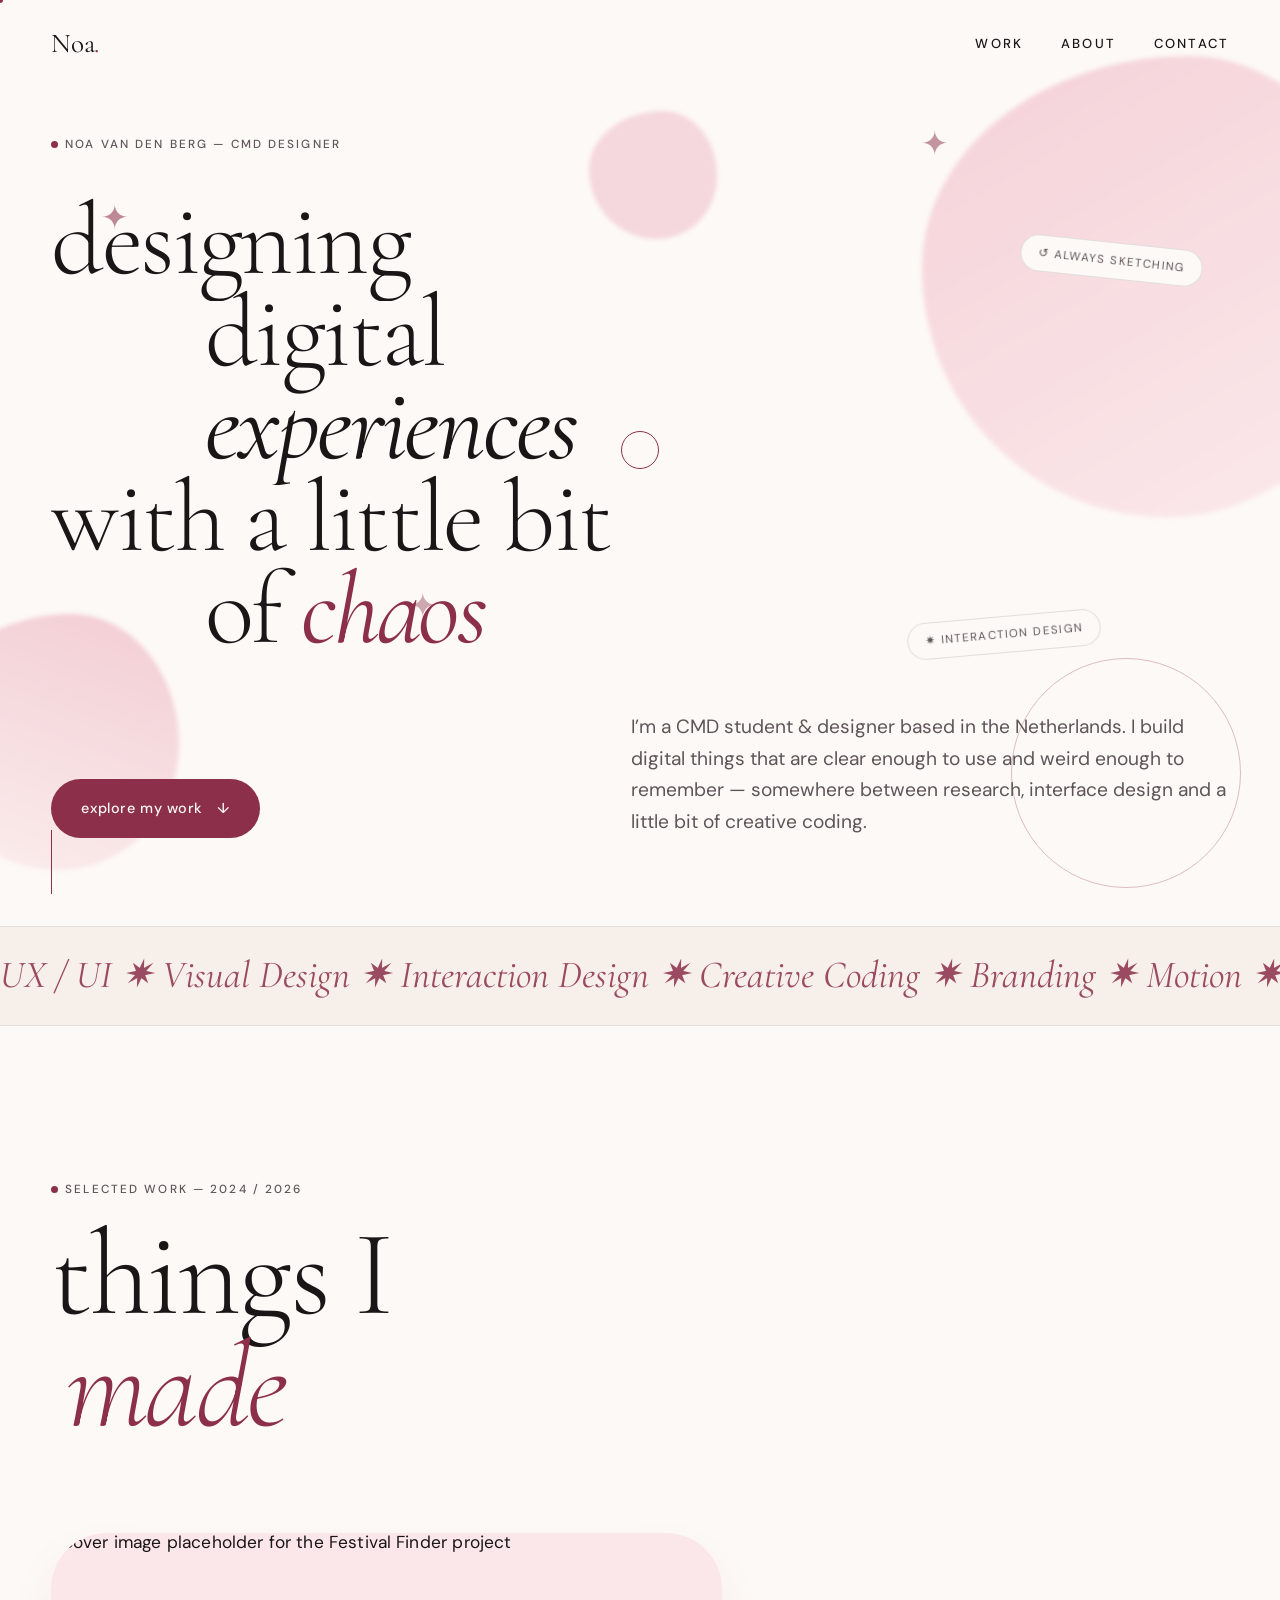
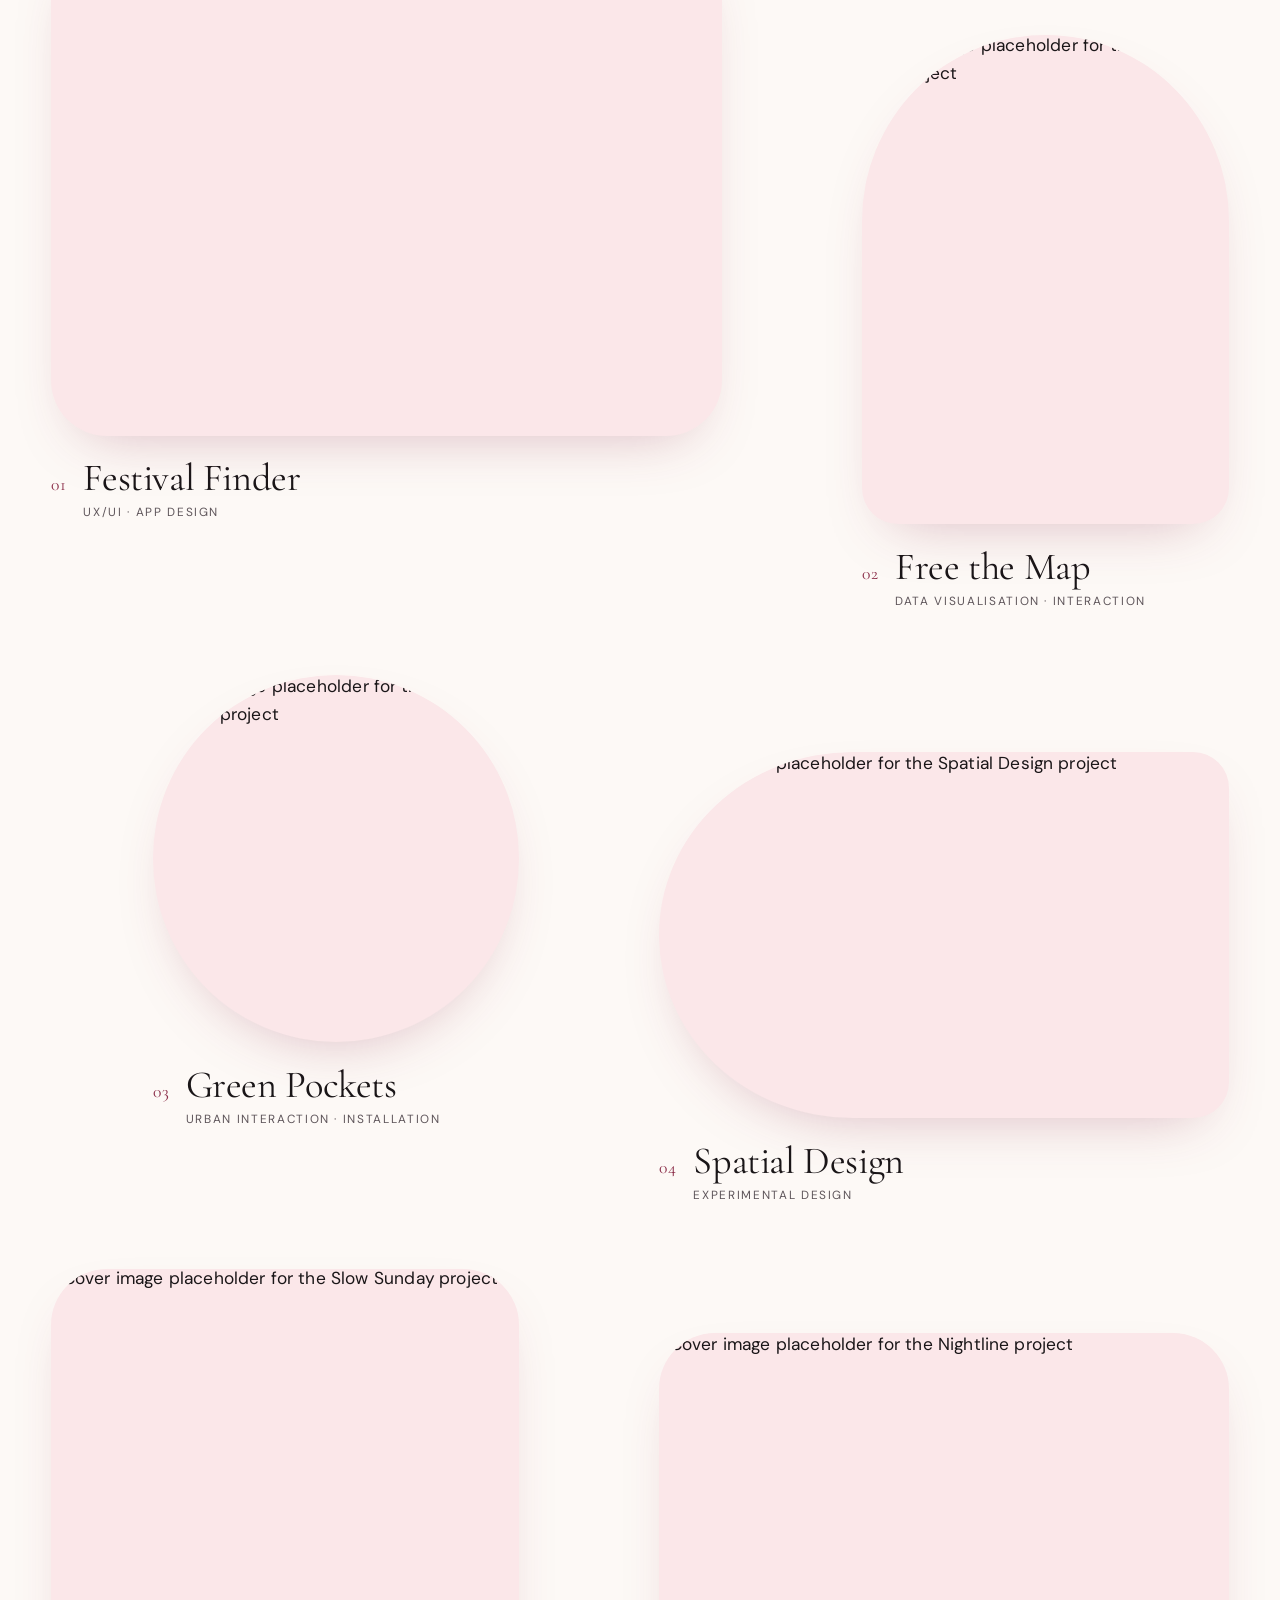
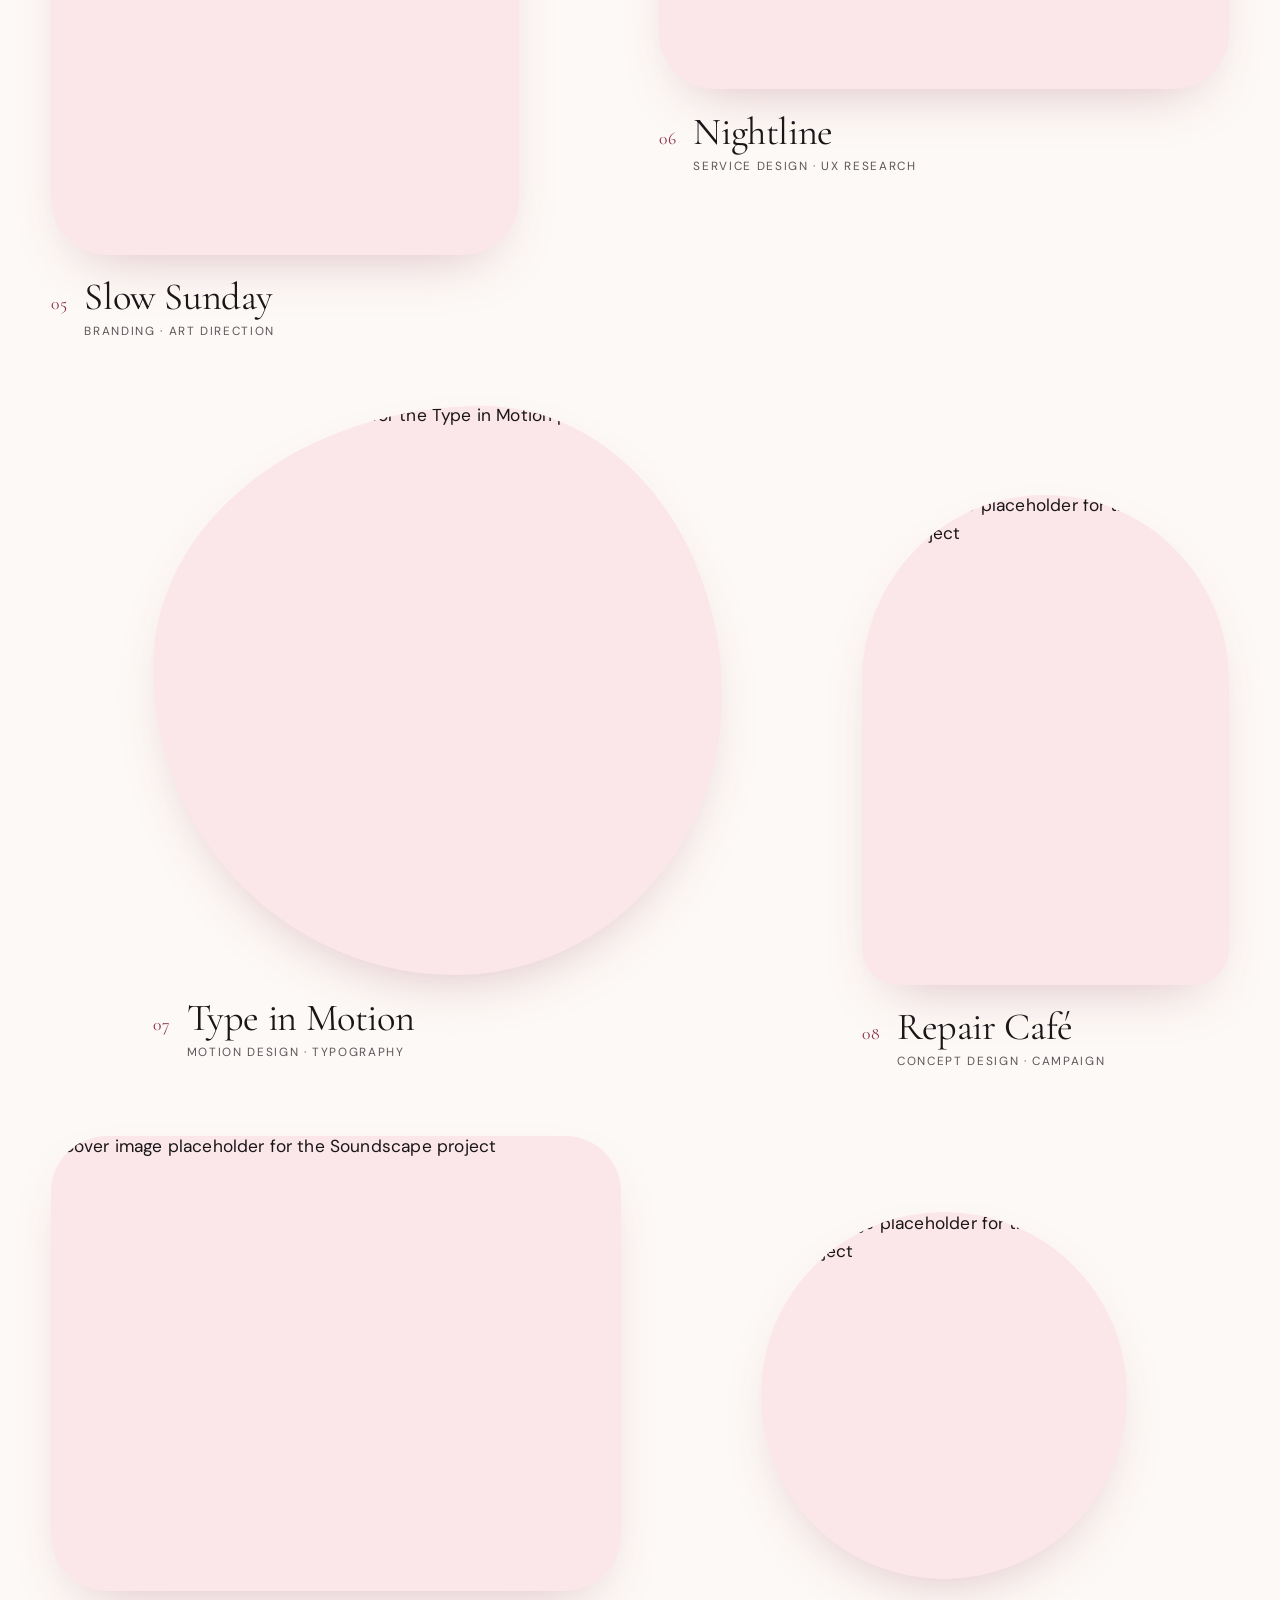
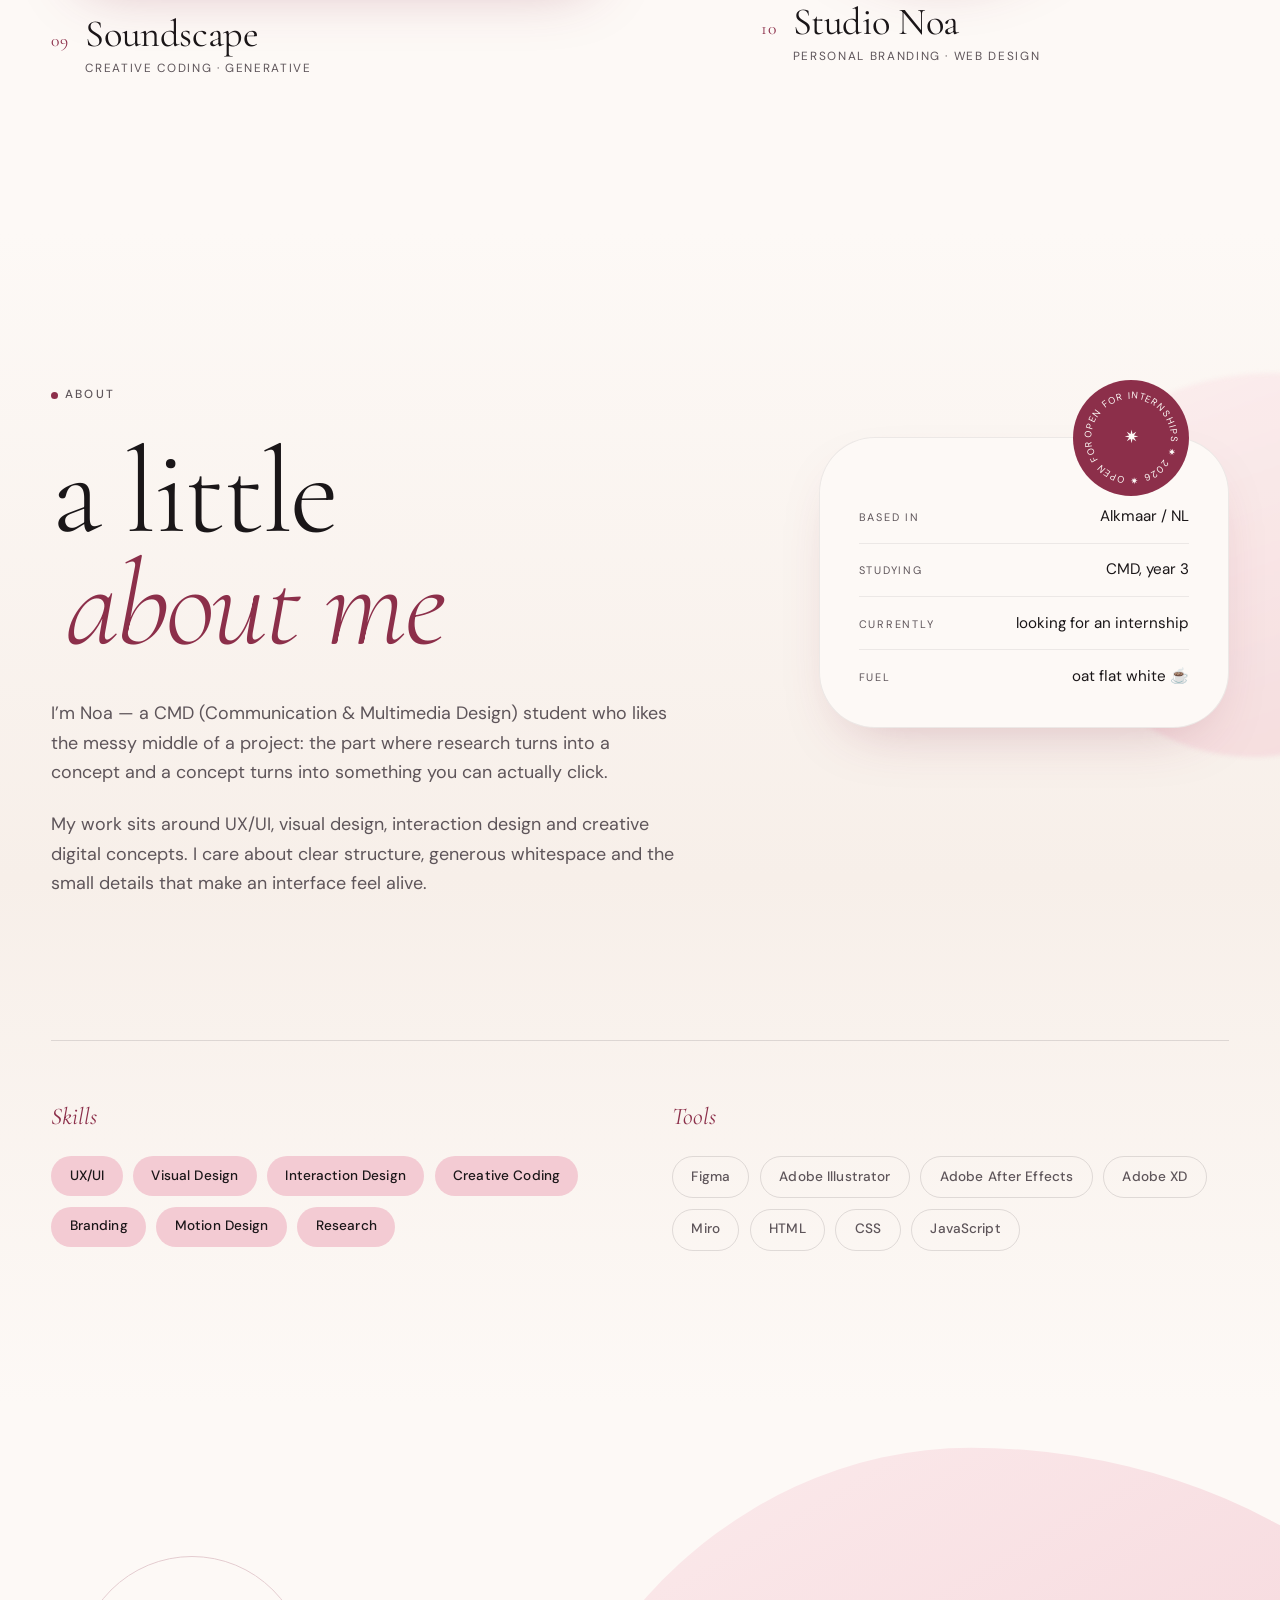
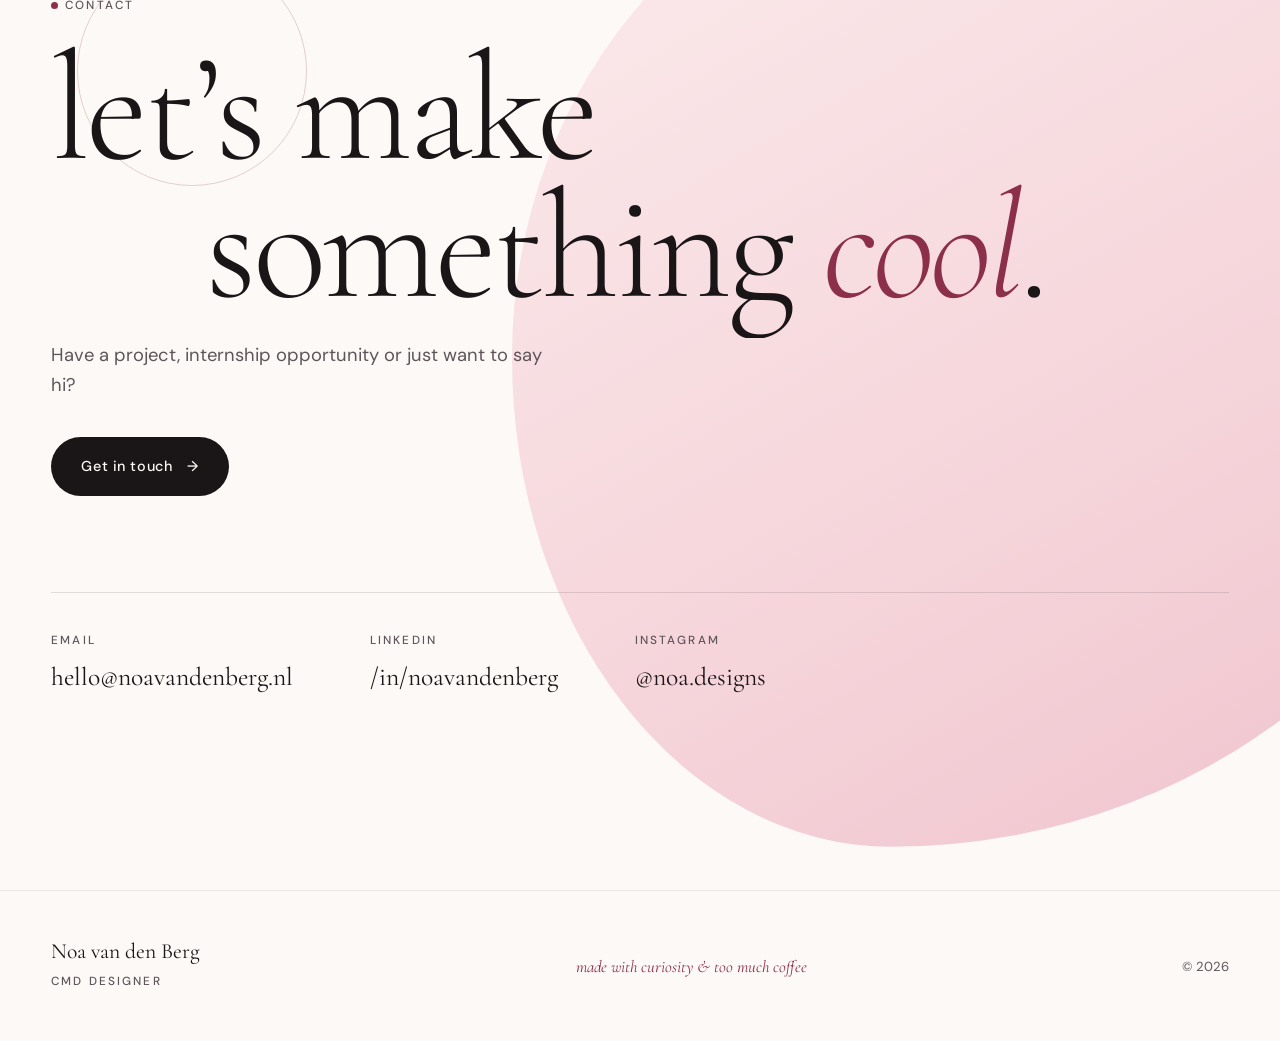
==== commit e99d0a6c: "nieuwe met aparte pagina's" ====
--- a/index.html
+++ b/index.html
@@ -141,23 +141,23 @@
       </h2>
     </header>
 
+    <!-- PROJECTS:START -->
     <!--
       EIGEN PROJECTEN TOEVOEGEN
       1. Vervang de src van de <img> door je eigen bestand in /assets
-         (bv. assets/festival-finder.jpg) en pas de alt-tekst aan.
-      2. Pas titel, tags en de href naar je case aan.
-      3. Meer projecten? Kopieer een <article> en geef 'm de class
-         project--05 enz. De grid-positie regel je in style.css
-         onder "11. WORK".
+         en pas de alt-tekst aan.
+      2. Pas titel, tags en de link naar de bijbehorende projectpagina aan.
+      3. De vorm van een tegel zit in de tweede class: project--wide,
+         --tall, --soft, --pano, --circle, --arch, --stadium of --blob.
+      4. De plek in de grid hangt aan de volgorde; zie style.css -> 11. WORK.
     -->
     <div class="projects">
 
-      <!-- PROJECT 01 -->
-      <article class="project project--01" data-reveal>
-        <a class="project__link" href="#" data-cursor="view" aria-label="Festival Finder — UX/UI, app design">
-          <span class="project__media">
-            <!-- Vervang deze afbeelding door je eigen project -->
-            <img src="assets/project-01.svg" alt="Placeholder visual for the Festival Finder project" loading="lazy">
+      <!-- PROJECT 01 — Festival Finder -->
+      <article class="project project--wide" data-reveal>
+        <a class="project__link" href="01-festival-finder.html" data-cursor="view" aria-label="Festival Finder — UX/UI · App Design">
+          <span class="project__media">
+            <img src="assets/cover-01.svg" alt="Cover image placeholder for the Festival Finder project" loading="lazy">
           </span>
           <span class="project__row">
             <span class="project__num">01</span>
@@ -170,11 +170,11 @@
         </a>
       </article>
 
-      <!-- PROJECT 02 -->
-      <article class="project project--02" data-reveal data-delay="80">
-        <a class="project__link" href="#" data-cursor="view" aria-label="Free the Map — data visualisation, interaction design">
-          <span class="project__media">
-            <img src="assets/project-02.svg" alt="Placeholder visual for the Free the Map project" loading="lazy">
+      <!-- PROJECT 02 — Free the Map -->
+      <article class="project project--arch" data-reveal data-delay="80">
+        <a class="project__link" href="02-free-the-map.html" data-cursor="view" aria-label="Free the Map — Data Visualisation · Interaction">
+          <span class="project__media">
+            <img src="assets/cover-02.svg" alt="Cover image placeholder for the Free the Map project" loading="lazy">
           </span>
           <span class="project__row">
             <span class="project__num">02</span>
@@ -187,11 +187,11 @@
         </a>
       </article>
 
-      <!-- PROJECT 03 -->
-      <article class="project project--03" data-reveal>
-        <a class="project__link" href="#" data-cursor="view" aria-label="Green Pockets — urban interaction, installation">
-          <span class="project__media">
-            <img src="assets/project-03.svg" alt="Placeholder visual for the Green Pockets project" loading="lazy">
+      <!-- PROJECT 03 — Green Pockets -->
+      <article class="project project--circle" data-reveal>
+        <a class="project__link" href="03-green-pockets.html" data-cursor="view" aria-label="Green Pockets — Urban Interaction · Installation">
+          <span class="project__media">
+            <img src="assets/cover-03.svg" alt="Cover image placeholder for the Green Pockets project" loading="lazy">
           </span>
           <span class="project__row">
             <span class="project__num">03</span>
@@ -204,11 +204,11 @@
         </a>
       </article>
 
-      <!-- PROJECT 04 -->
-      <article class="project project--04" data-reveal data-delay="80">
-        <a class="project__link" href="#" data-cursor="view" aria-label="Spatial Design — experimental design">
-          <span class="project__media">
-            <img src="assets/project-04.svg" alt="Placeholder visual for the Spatial Design project" loading="lazy">
+      <!-- PROJECT 04 — Spatial Design -->
+      <article class="project project--stadium" data-reveal data-delay="80">
+        <a class="project__link" href="04-spatial-design.html" data-cursor="view" aria-label="Spatial Design — Experimental Design">
+          <span class="project__media">
+            <img src="assets/cover-04.svg" alt="Cover image placeholder for the Spatial Design project" loading="lazy">
           </span>
           <span class="project__row">
             <span class="project__num">04</span>
@@ -221,7 +221,110 @@
         </a>
       </article>
 
+      <!-- PROJECT 05 — Slow Sunday -->
+      <article class="project project--tall" data-reveal>
+        <a class="project__link" href="05-slow-sunday.html" data-cursor="view" aria-label="Slow Sunday — Branding · Art Direction">
+          <span class="project__media">
+            <img src="assets/cover-05.svg" alt="Cover image placeholder for the Slow Sunday project" loading="lazy">
+          </span>
+          <span class="project__row">
+            <span class="project__num">05</span>
+            <span class="project__text">
+              <span class="project__title">Slow Sunday</span>
+              <span class="project__tags">Branding · Art Direction</span>
+            </span>
+            <span class="project__arrow" aria-hidden="true">↗</span>
+          </span>
+        </a>
+      </article>
+
+      <!-- PROJECT 06 — Nightline -->
+      <article class="project project--pano" data-reveal data-delay="80">
+        <a class="project__link" href="06-nightline.html" data-cursor="view" aria-label="Nightline — Service Design · UX Research">
+          <span class="project__media">
+            <img src="assets/cover-06.svg" alt="Cover image placeholder for the Nightline project" loading="lazy">
+          </span>
+          <span class="project__row">
+            <span class="project__num">06</span>
+            <span class="project__text">
+              <span class="project__title">Nightline</span>
+              <span class="project__tags">Service Design · UX Research</span>
+            </span>
+            <span class="project__arrow" aria-hidden="true">↗</span>
+          </span>
+        </a>
+      </article>
+
+      <!-- PROJECT 07 — Type in Motion -->
+      <article class="project project--blob" data-reveal>
+        <a class="project__link" href="07-type-in-motion.html" data-cursor="view" aria-label="Type in Motion — Motion Design · Typography">
+          <span class="project__media">
+            <img src="assets/cover-07.svg" alt="Cover image placeholder for the Type in Motion project" loading="lazy">
+          </span>
+          <span class="project__row">
+            <span class="project__num">07</span>
+            <span class="project__text">
+              <span class="project__title">Type in Motion</span>
+              <span class="project__tags">Motion Design · Typography</span>
+            </span>
+            <span class="project__arrow" aria-hidden="true">↗</span>
+          </span>
+        </a>
+      </article>
+
+      <!-- PROJECT 08 — Repair Café -->
+      <article class="project project--arch" data-reveal data-delay="80">
+        <a class="project__link" href="08-repair-cafe.html" data-cursor="view" aria-label="Repair Café — Concept Design · Campaign">
+          <span class="project__media">
+            <img src="assets/cover-08.svg" alt="Cover image placeholder for the Repair Café project" loading="lazy">
+          </span>
+          <span class="project__row">
+            <span class="project__num">08</span>
+            <span class="project__text">
+              <span class="project__title">Repair Café</span>
+              <span class="project__tags">Concept Design · Campaign</span>
+            </span>
+            <span class="project__arrow" aria-hidden="true">↗</span>
+          </span>
+        </a>
+      </article>
+
+      <!-- PROJECT 09 — Soundscape -->
+      <article class="project project--soft" data-reveal>
+        <a class="project__link" href="09-soundscape.html" data-cursor="view" aria-label="Soundscape — Creative Coding · Generative">
+          <span class="project__media">
+            <img src="assets/cover-09.svg" alt="Cover image placeholder for the Soundscape project" loading="lazy">
+          </span>
+          <span class="project__row">
+            <span class="project__num">09</span>
+            <span class="project__text">
+              <span class="project__title">Soundscape</span>
+              <span class="project__tags">Creative Coding · Generative</span>
+            </span>
+            <span class="project__arrow" aria-hidden="true">↗</span>
+          </span>
+        </a>
+      </article>
+
+      <!-- PROJECT 10 — Studio Noa -->
+      <article class="project project--circle" data-reveal data-delay="80">
+        <a class="project__link" href="10-studio-noa.html" data-cursor="view" aria-label="Studio Noa — Personal Branding · Web Design">
+          <span class="project__media">
+            <img src="assets/cover-10.svg" alt="Cover image placeholder for the Studio Noa project" loading="lazy">
+          </span>
+          <span class="project__row">
+            <span class="project__num">10</span>
+            <span class="project__text">
+              <span class="project__title">Studio Noa</span>
+              <span class="project__tags">Personal Branding · Web Design</span>
+            </span>
+            <span class="project__arrow" aria-hidden="true">↗</span>
+          </span>
+        </a>
+      </article>
+
     </div>
+    <!-- PROJECTS:END -->
   </div>
 </section>
 
--- a/style.css
+++ b/style.css
@@ -708,10 +708,23 @@
 }
 
 .project{ position: relative; }
-.project--01{ grid-column: 1 / span 7; }
-.project--02{ grid-column: 9 / span 4;  margin-top: clamp(2rem, 8vw, 7rem); }
-.project--03{ grid-column: 2 / span 4; }
-.project--04{ grid-column: 7 / span 6;  margin-top: clamp(1rem, 6vw, 5rem); }
+
+/* --- Grid-ritme -------------------------------------------------
+   De plaatsing hangt aan de volgorde (nth-child), niet aan de naam
+   van het project. Wil je projecten omwisselen? Verplaats gewoon het
+   <article>-blok in de HTML. Voeg je een 11e project toe, kopieer dan
+   een van de regels hieronder en tel door.
+----------------------------------------------------------------- */
+.project:nth-child(1) { grid-column: 1 / span 7; }
+.project:nth-child(2) { grid-column: 9 / span 4;  margin-top: clamp(2rem, 8vw, 7rem); }
+.project:nth-child(3) { grid-column: 2 / span 4; }
+.project:nth-child(4) { grid-column: 7 / span 6;  margin-top: clamp(1rem, 6vw, 5rem); }
+.project:nth-child(5) { grid-column: 1 / span 5; }
+.project:nth-child(6) { grid-column: 7 / span 6;  margin-top: clamp(1rem, 5vw, 4rem); }
+.project:nth-child(7) { grid-column: 2 / span 6; }
+.project:nth-child(8) { grid-column: 9 / span 4;  margin-top: clamp(2rem, 7vw, 6rem); }
+.project:nth-child(9) { grid-column: 1 / span 6; }
+.project:nth-child(10){ grid-column: 8 / span 4;  margin-top: clamp(1rem, 6vw, 5rem); }
 
 .project__link{
   display: block;
@@ -741,16 +754,26 @@
   transform: scale(1.08) translate(var(--mx), var(--my));
 }
 
-/* per-project silhouettes */
-.project--01 .project__media{ aspect-ratio: 4 / 3;  border-radius: var(--r-xl); }
-.project--02 .project__media{
+/* --- Silhouetten ------------------------------------------------
+   Elke <article> krijgt naast .project ook een vormklasse. Wissel de
+   klasse om een project een andere vorm te geven.
+----------------------------------------------------------------- */
+.project--wide .project__media{ aspect-ratio: 4 / 3;   border-radius: var(--r-xl); }
+.project--tall .project__media{ aspect-ratio: 4 / 5;   border-radius: var(--r-xl); }
+.project--soft .project__media{ aspect-ratio: 5 / 4;   border-radius: var(--r-xl); }
+.project--pano .project__media{ aspect-ratio: 16 / 10; border-radius: var(--r-xl); }
+.project--circle .project__media{ aspect-ratio: 1 / 1; border-radius: 50%; }
+.project--arch .project__media{
   aspect-ratio: 3 / 4;
   border-radius: 50% 50% var(--r-lg) var(--r-lg) / 38% 38% var(--r-lg) var(--r-lg);
 }
-.project--03 .project__media{ aspect-ratio: 1 / 1;  border-radius: 50%; }
-.project--04 .project__media{
+.project--stadium .project__media{
   aspect-ratio: 14 / 9;
   border-radius: 34% var(--r-lg) var(--r-lg) 34% / 50% var(--r-lg) var(--r-lg) 50%;
+}
+.project--blob .project__media{
+  aspect-ratio: 1 / 1;
+  border-radius: 58% 42% 47% 53% / 46% 51% 49% 54%;
 }
 
 .project__row{
@@ -1010,6 +1033,157 @@
 
 
 /* ============================================================
+   14b. PROJECT PAGE (work/*.html)
+============================================================ */
+.p-hero{
+  position: relative;
+  overflow: hidden;
+  padding-block: clamp(8.5rem, 17vw, 12rem) clamp(2.5rem, 5vw, 4rem);
+}
+.p-hero__inner{ position: relative; z-index: 2; display: grid; gap: 1.5rem; justify-items: start; }
+
+.back-link{
+  display: inline-flex;
+  align-items: center;
+  gap: .6rem;
+  padding: .55rem 1.15rem;
+  border: 1px solid var(--line);
+  border-radius: var(--r-pill);
+  font-size: .72rem;
+  letter-spacing: .16em;
+  text-transform: uppercase;
+  color: var(--ink-soft);
+  transition: background .35s var(--ease), color .35s var(--ease), border-color .35s var(--ease);
+}
+.back-link span{ transition: transform .45s var(--ease-out); }
+.back-link:hover{ background: var(--pink-soft); border-color: transparent; color: var(--berry); }
+.back-link:hover span{ transform: translateX(-4px); }
+
+.p-title{
+  font-family: var(--font-display);
+  font-size: clamp(2.6rem, 8vw, 7rem);
+  line-height: .92;
+  letter-spacing: -.025em;
+  font-weight: 300;
+  max-width: 14ch;
+}
+.p-title em{ font-style: italic; color: var(--berry); }
+
+.p-lead{
+  max-width: 54ch;
+  margin-top: .5rem;
+  color: var(--ink-soft);
+  font-size: clamp(1.05rem, 1rem + .35vw, 1.3rem);
+}
+
+.p-meta{
+  display: grid;
+  grid-template-columns: repeat(4, minmax(0, 1fr));
+  gap: 1.75rem clamp(1.5rem, 3vw, 3rem);
+  padding-block: clamp(1.5rem, 3vw, 2.25rem);
+  border-block: 1px solid var(--line);
+}
+.p-meta div{ display: grid; gap: .4rem; align-content: start; }
+.p-meta p{ font-family: var(--font-display); font-size: clamp(1.05rem, 1.6vw, 1.35rem); line-height: 1.3; }
+
+.p-cover{
+  margin: clamp(2.5rem, 6vw, 5rem) 0 0;
+  overflow: hidden;
+  border-radius: var(--r-xl);
+  box-shadow: var(--shadow-soft);
+  aspect-ratio: 16 / 10;
+  background: var(--pink-soft);
+}
+.p-cover img{ width: 100%; height: 100%; object-fit: cover; }
+
+.p-body{
+  display: grid;
+  gap: clamp(2.5rem, 5vw, 4rem);
+  padding-block: clamp(3.5rem, 8vw, 6.5rem);
+}
+.p-block{
+  display: grid;
+  grid-template-columns: minmax(0, .6fr) minmax(0, 1.4fr);
+  gap: clamp(1rem, 3vw, 3rem);
+  padding-top: clamp(1.5rem, 3vw, 2.25rem);
+  border-top: 1px solid var(--line-soft);
+}
+.p-block h2{
+  font-family: var(--font-display);
+  font-style: italic;
+  font-size: clamp(1.5rem, 2.6vw, 2.1rem);
+  color: var(--berry);
+  line-height: 1.15;
+}
+.p-block > div{ display: grid; gap: 1rem; max-width: 60ch; }
+.p-block p{ color: var(--ink-soft); }
+.p-block ul{ display: flex; flex-wrap: wrap; gap: .6rem; }
+
+.p-gallery{
+  display: grid;
+  grid-template-columns: repeat(12, 1fr);
+  gap: clamp(2rem, 4vw, 3.5rem) clamp(1.5rem, 3vw, 3rem);
+  padding-bottom: clamp(3rem, 7vw, 6rem);
+}
+.p-shot{ margin: 0; }
+.p-shot--a{ grid-column: 1 / span 8; }
+.p-shot--b{ grid-column: 9 / span 4; margin-top: clamp(1.5rem, 5vw, 4.5rem); }
+.p-shot__frame{
+  display: block;
+  overflow: hidden;
+  background: var(--pink-soft);
+  box-shadow: var(--shadow-soft);
+}
+.p-shot--a .p-shot__frame{ aspect-ratio: 16 / 10; border-radius: var(--r-xl); }
+.p-shot--b .p-shot__frame{
+  aspect-ratio: 4 / 5;
+  border-radius: 50% 50% var(--r-lg) var(--r-lg) / 34% 34% var(--r-lg) var(--r-lg);
+}
+.p-shot img{ width: 100%; height: 100%; object-fit: cover; }
+.p-shot figcaption{
+  margin-top: .9rem;
+  font-size: .72rem;
+  letter-spacing: .14em;
+  text-transform: uppercase;
+  color: var(--ink-soft);
+}
+
+.p-next{
+  position: relative;
+  overflow: hidden;
+  padding-block: clamp(4rem, 10vw, 8rem);
+  border-top: 1px solid var(--line);
+}
+.p-next__blob{
+  position: absolute;
+  z-index: 0;
+  width: clamp(420px, 60vw, 900px);
+  aspect-ratio: 1;
+  right: -14%;
+  top: 50%;
+  translate: 0 -50%;
+  border-radius: 46% 54% 62% 38% / 51% 43% 57% 49%;
+  background: linear-gradient(150deg, var(--pink-soft), var(--blush));
+  opacity: .7;
+  animation: morph 24s ease-in-out infinite alternate;
+}
+.p-next__inner{ position: relative; z-index: 1; display: grid; gap: 1rem; justify-items: start; }
+.p-next a{
+  display: inline-flex;
+  align-items: baseline;
+  gap: clamp(1rem, 3vw, 2.5rem);
+  font-family: var(--font-display);
+  font-size: clamp(2.4rem, 7vw, 5.5rem);
+  line-height: 1;
+  letter-spacing: -.02em;
+  transition: color .4s var(--ease);
+}
+.p-next a span{ font-size: .45em; color: var(--berry); transition: transform .5s var(--ease-out); }
+.p-next a:hover{ color: var(--berry); }
+.p-next a:hover span{ transform: translate(8px, -8px); }
+
+
+/* ============================================================
    15. REVEAL ANIMATIONS
 ============================================================ */
 .js [data-reveal]:not(.line){
@@ -1049,10 +1223,11 @@
    16. RESPONSIVE
 ============================================================ */
 @media (max-width: 1080px){
-  .project--01{ grid-column: 1 / span 8; }
-  .project--02{ grid-column: 9 / span 4; }
-  .project--03{ grid-column: 1 / span 5; }
-  .project--04{ grid-column: 6 / span 7; }
+  .project:nth-child(1){ grid-column: 1 / span 8; }
+  .project:nth-child(3){ grid-column: 1 / span 5; }
+  .project:nth-child(4){ grid-column: 6 / span 7; }
+  .project:nth-child(7){ grid-column: 1 / span 7; }
+  .project:nth-child(9){ grid-column: 1 / span 7; }
 
   .about__grid{ grid-template-columns: 1fr; }
   .about__card{ margin-top: 3.5rem; max-width: 480px; }
@@ -1071,18 +1246,32 @@
   .floating-tag--a{ top: 10%; right: var(--gutter); }
   .scroll-hint{ display: none; }
 
-  .projects{ gap: clamp(2.5rem, 8vw, 4rem); }
-  .project--01,
-  .project--02,
-  .project--03,
-  .project--04{ grid-column: 1 / -1; margin-top: 0; }
-
-  .project--02 .project__media{ aspect-ratio: 4 / 5; }
-  .project--04 .project__media{ aspect-ratio: 4 / 3; }
+  /* Tablet: twee kolommen, oneven ritme via de even tegels */
+  .projects{
+    grid-template-columns: repeat(2, minmax(0, 1fr));
+    gap: clamp(2.5rem, 6vw, 3.5rem) clamp(1.25rem, 3vw, 2rem);
+  }
+  .project{ grid-column: auto !important; margin-top: 0 !important; }
+  .project:nth-child(even){ margin-top: clamp(1.5rem, 6vw, 3.5rem) !important; }
+
+  .project--arch .project__media{ aspect-ratio: 4 / 5; }
+  .project--stadium .project__media{ aspect-ratio: 4 / 3; }
+  .project--tall .project__media{ aspect-ratio: 1 / 1; }
 
   .about__lists{ grid-template-columns: 1fr; }
 
   .contact__blob{ right: -35%; opacity: .6; }
+
+  .p-meta{ grid-template-columns: repeat(2, minmax(0, 1fr)); }
+  .p-block{ grid-template-columns: 1fr; gap: .9rem; }
+  .p-shot--a,
+  .p-shot--b{ grid-column: 1 / -1; margin-top: 0; }
+  .p-shot--b .p-shot__frame{ aspect-ratio: 4 / 5; }
+}
+
+@media (max-width: 640px){
+  .projects{ grid-template-columns: 1fr; gap: clamp(2.5rem, 9vw, 3.5rem); }
+  .project:nth-child(even){ margin-top: 0 !important; }
 }
 
 @media (max-width: 560px){
@@ -1093,8 +1282,8 @@
   .hero{ padding-block: 7.5rem 4rem; }
   .btn{ padding: 1rem 1.5rem; font-size: .85rem; }
 
-  .project--03 .project__media{ border-radius: var(--r-xl); aspect-ratio: 1 / 1; }
-  .project--04 .project__media{ border-radius: 28% var(--r-md) var(--r-md) 28% / 50% var(--r-md) var(--r-md) 50%; }
+  .project--circle .project__media{ border-radius: var(--r-xl); aspect-ratio: 1 / 1; }
+  .project--stadium .project__media{ border-radius: 28% var(--r-md) var(--r-md) 28% / 50% var(--r-md) var(--r-md) 50%; }
 
   .footer__inner{ flex-direction: column; align-items: flex-start; }
 }
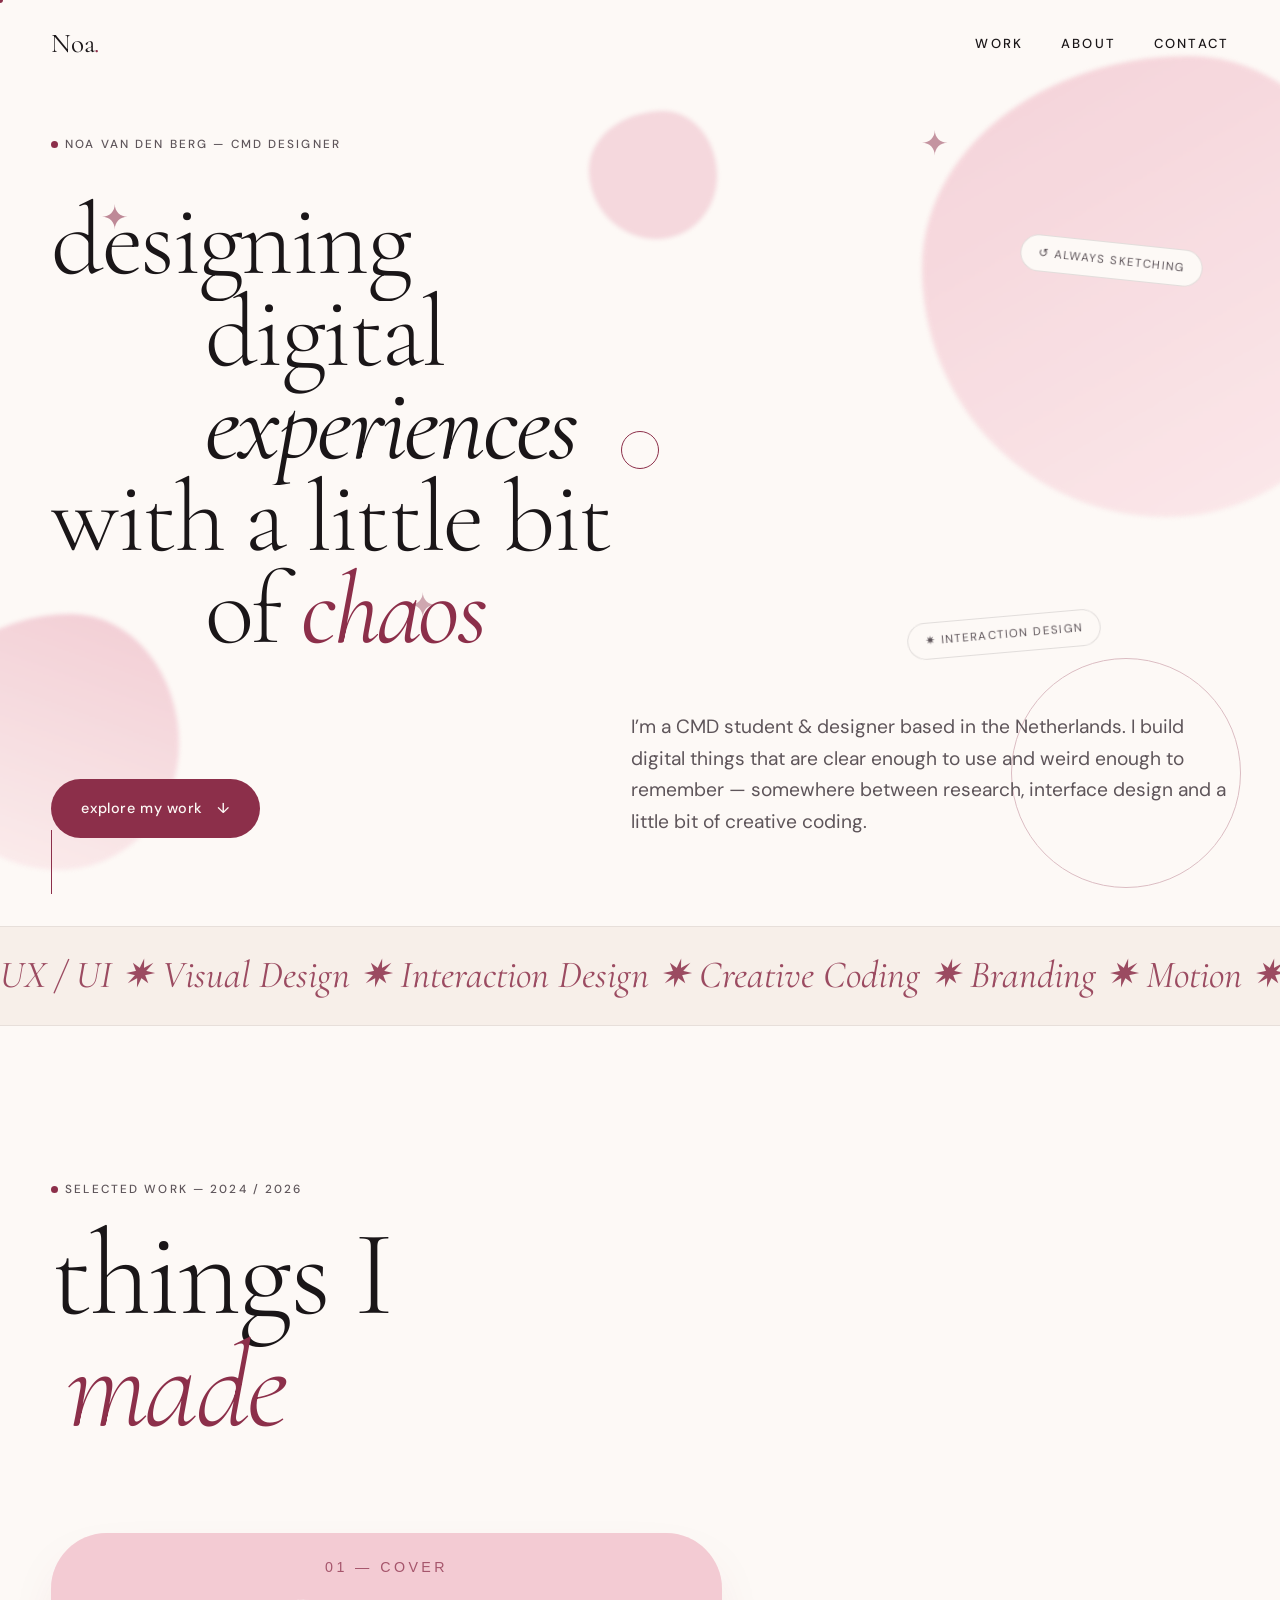
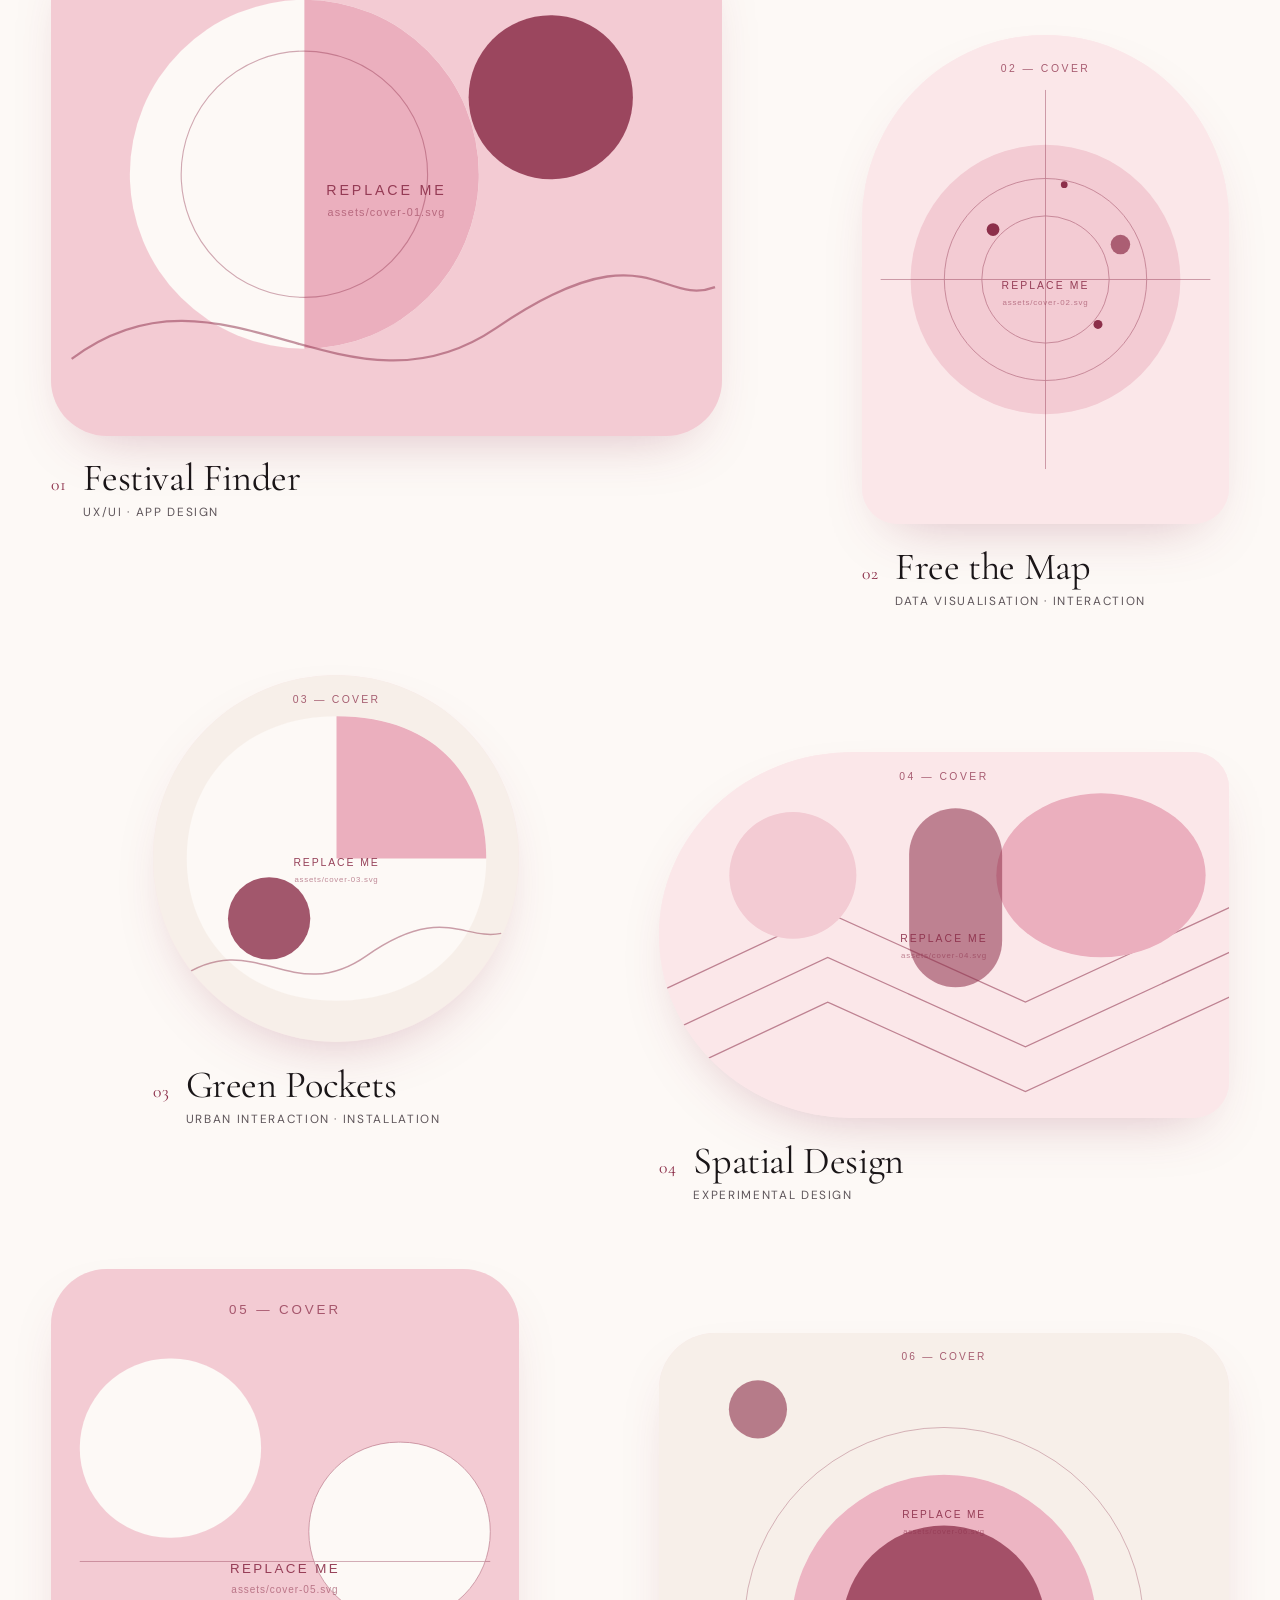
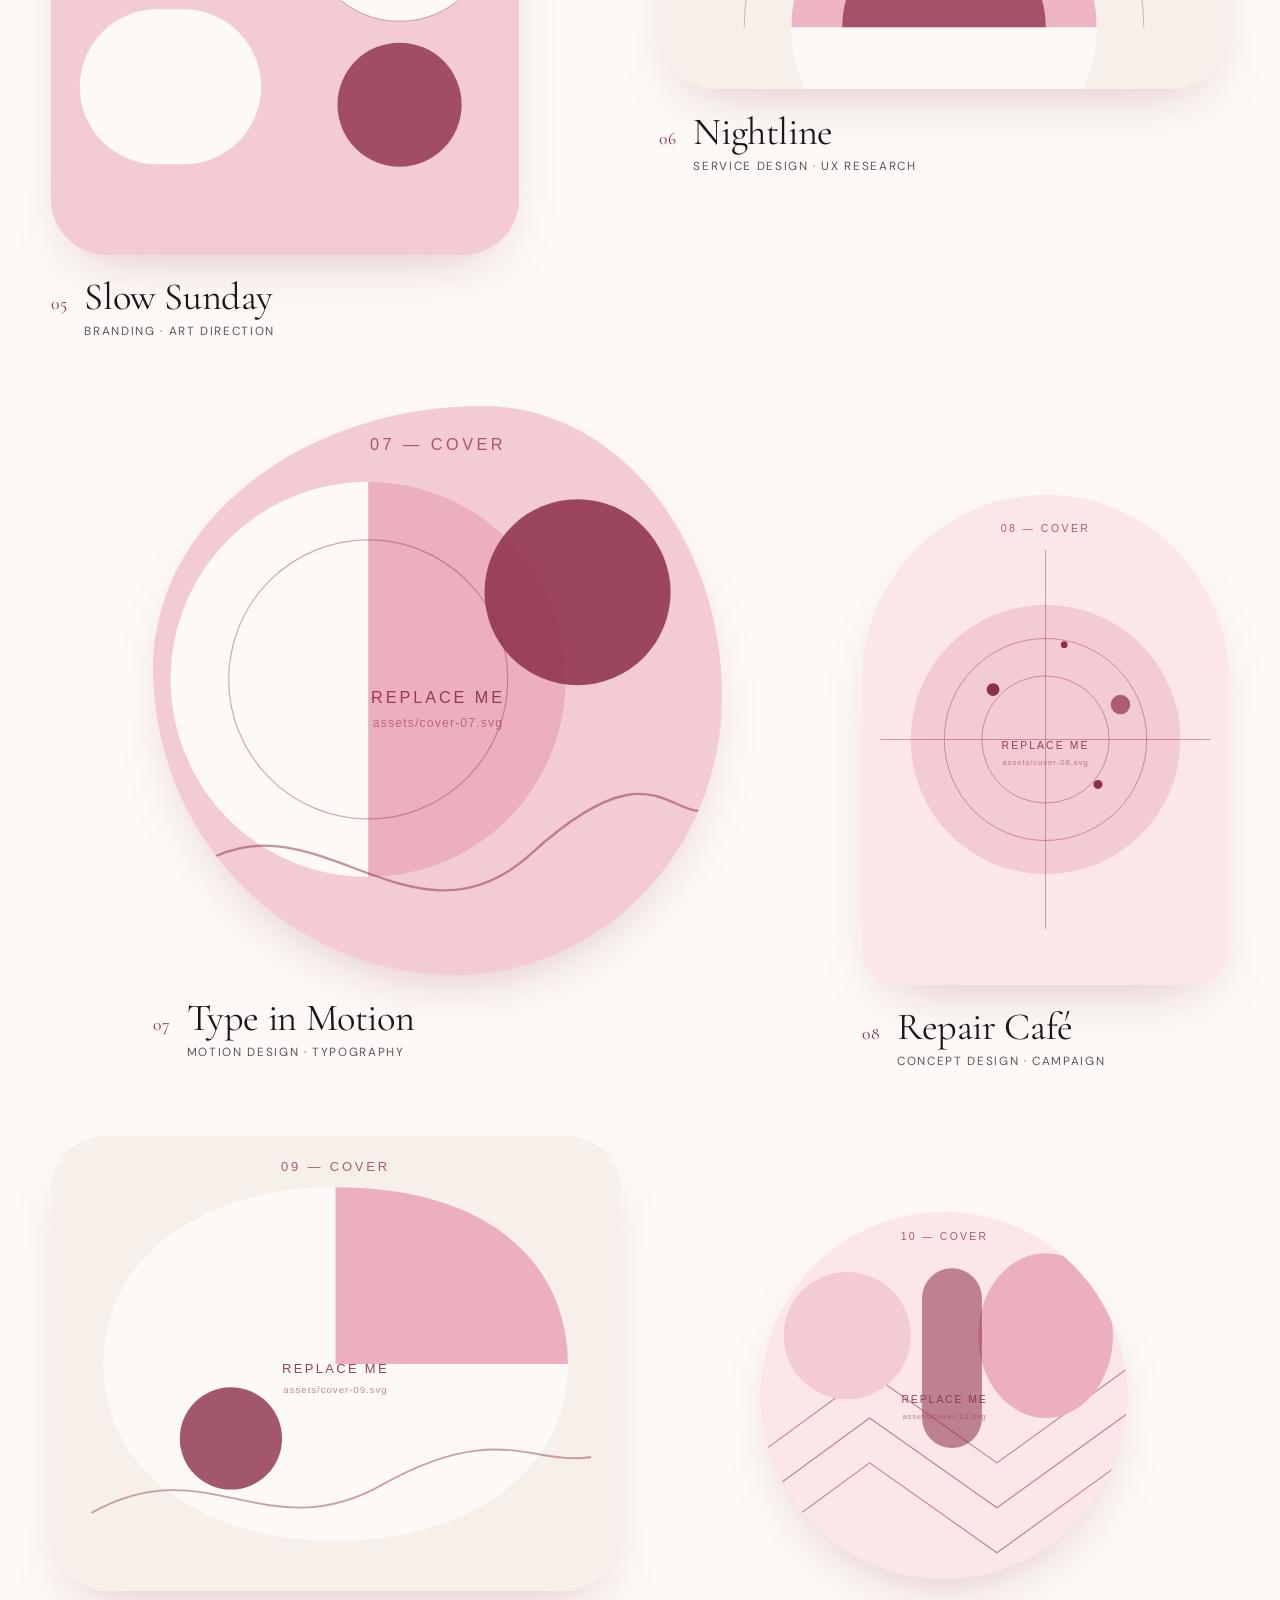
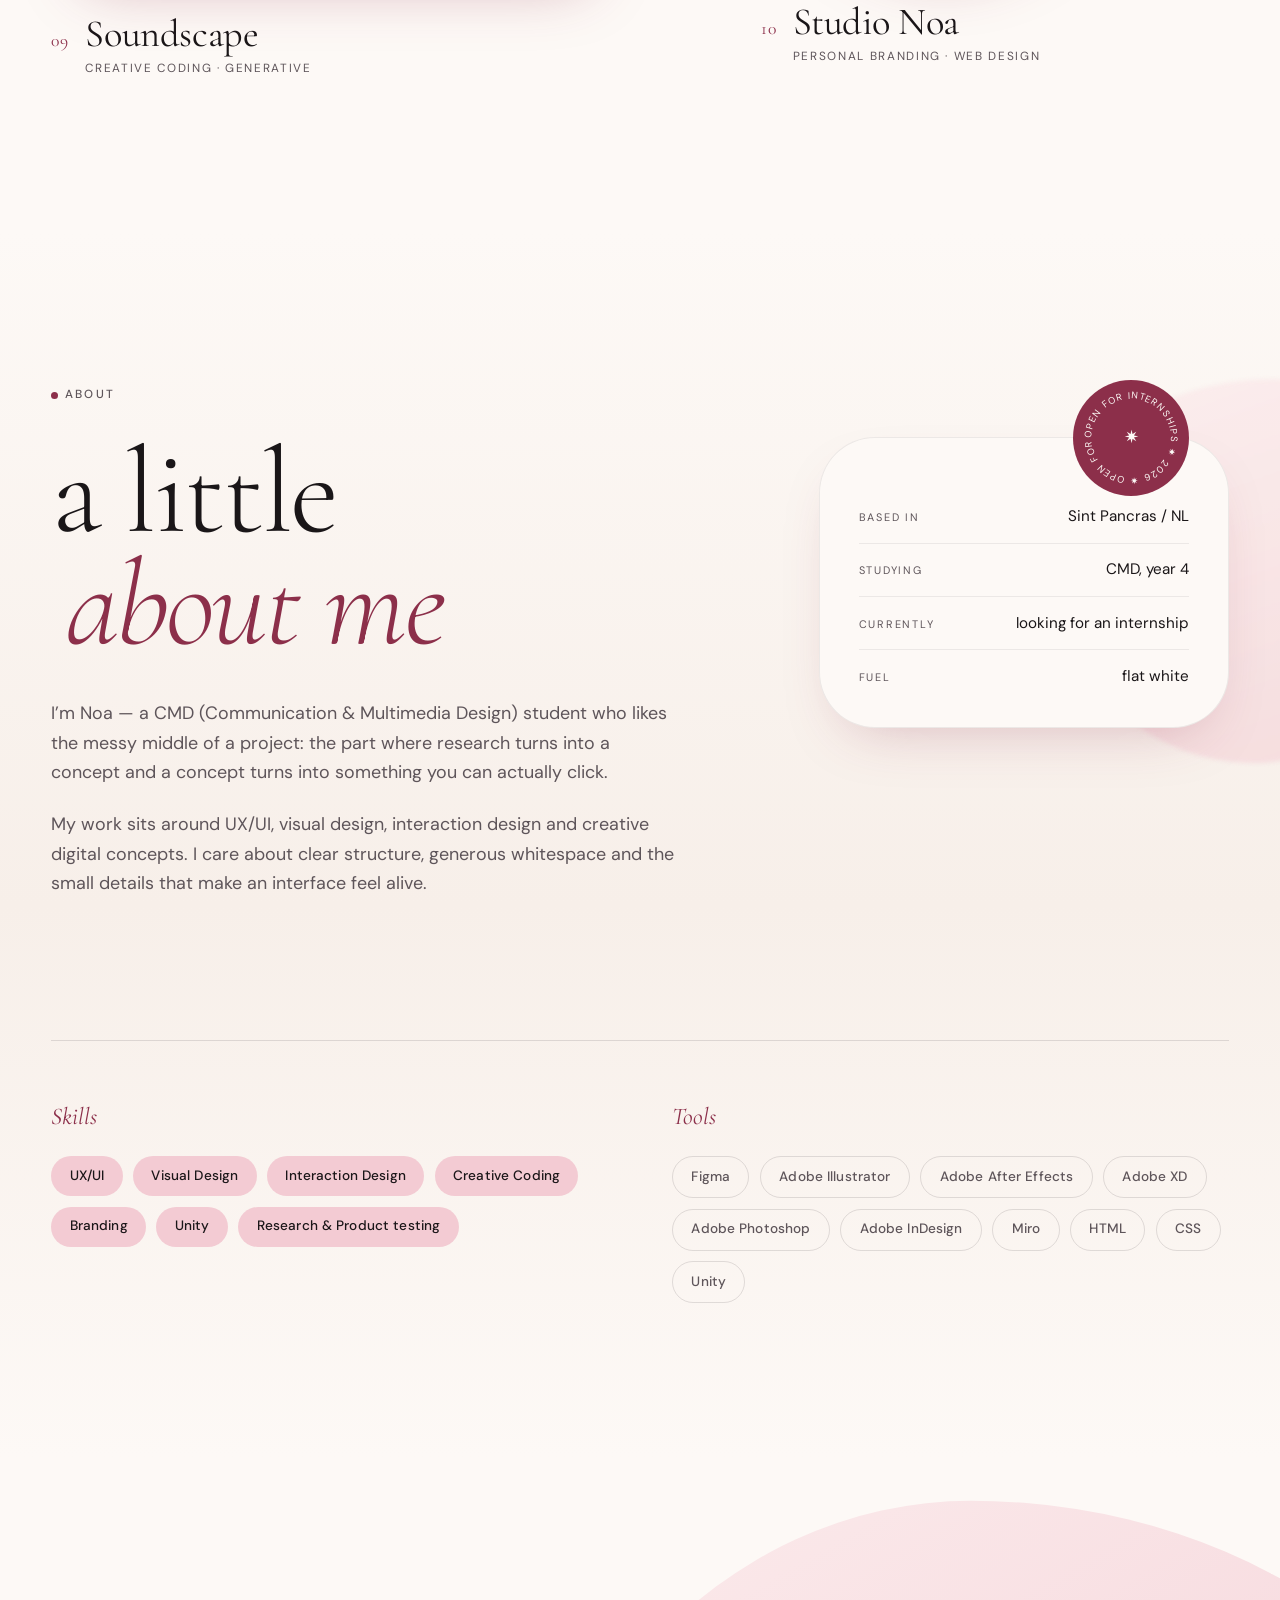
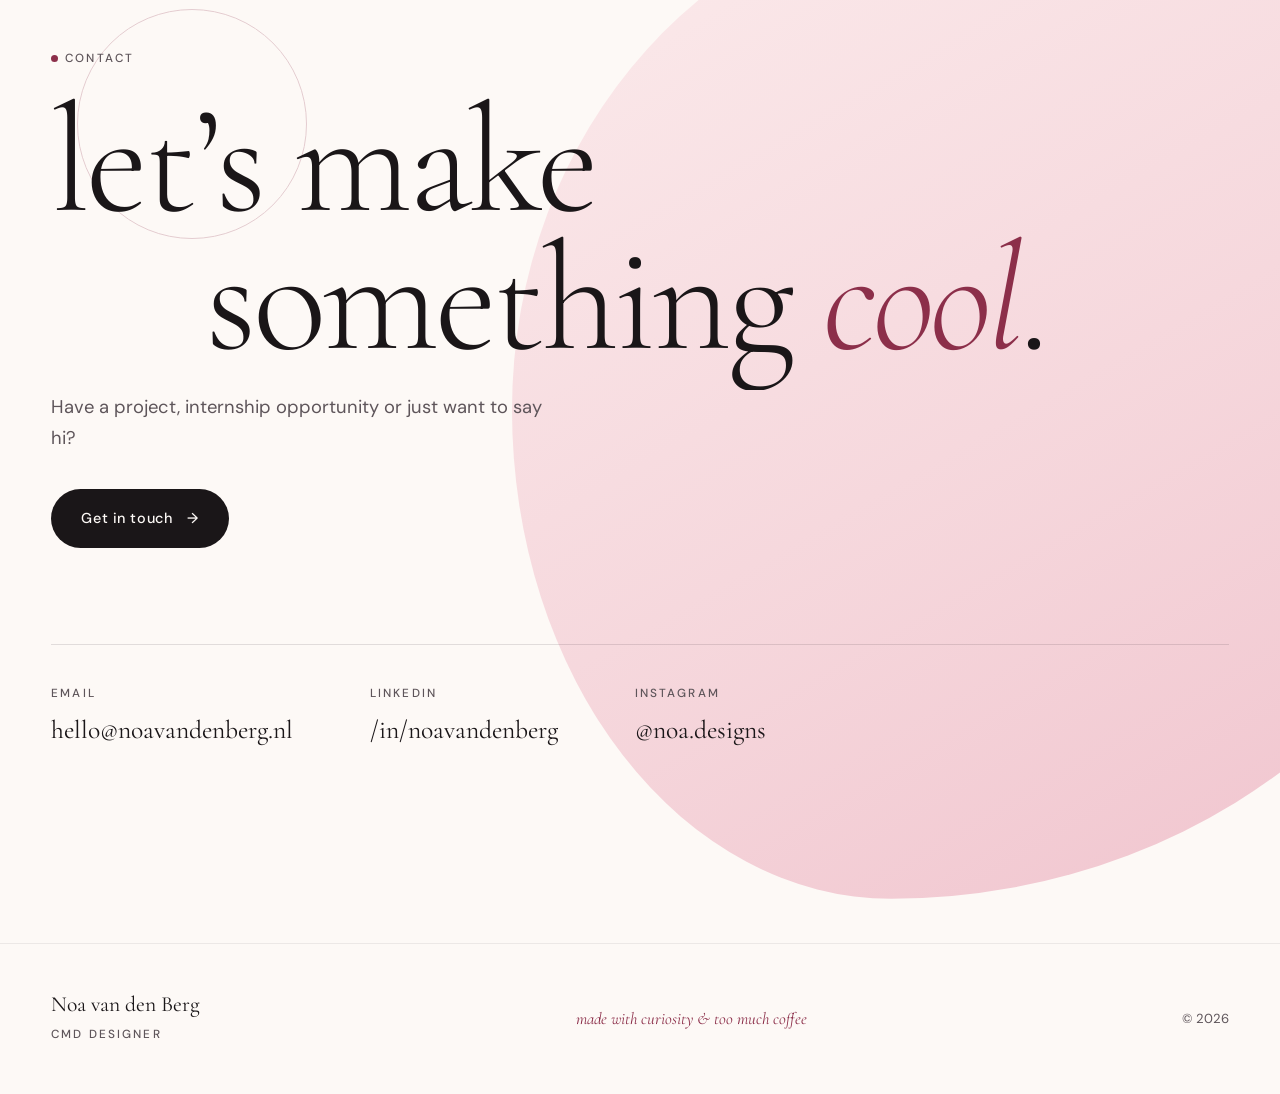
==== commit 22f4c17b: "festival finder en vormgeving aangepast" ====
--- a/index.html
+++ b/index.html
@@ -363,10 +363,10 @@
       </span>
 
       <ul class="facts">
-        <li><span>Based in</span> Alkmaar / NL</li>
-        <li><span>Studying</span> CMD, year 3</li>
+        <li><span>Based in</span> Sint Pancras / NL</li>
+        <li><span>Studying</span> CMD, year 4</li>
         <li><span>Currently</span> looking for an internship</li>
-        <li><span>Fuel</span> oat flat white ☕</li>
+        <li><span>Fuel</span> flat white </li>
       </ul>
     </aside>
 
@@ -379,8 +379,8 @@
           <li class="pill">Interaction Design</li>
           <li class="pill">Creative Coding</li>
           <li class="pill">Branding</li>
-          <li class="pill">Motion Design</li>
-          <li class="pill">Research</li>
+          <li class="pill">Unity</li>
+          <li class="pill">Research & Product testing</li>
         </ul>
       </div>
 
@@ -391,10 +391,12 @@
           <li class="pill pill--ghost">Adobe Illustrator</li>
           <li class="pill pill--ghost">Adobe After Effects</li>
           <li class="pill pill--ghost">Adobe XD</li>
+          <li class="pill pill--ghost">Adobe Photoshop</li>
+          <li class="pill pill--ghost">Adobe InDesign</li>
           <li class="pill pill--ghost">Miro</li>
           <li class="pill pill--ghost">HTML</li>
           <li class="pill pill--ghost">CSS</li>
-          <li class="pill pill--ghost">JavaScript</li>
+          <li class="pill pill--ghost">Unity</li>
         </ul>
       </div>
     </div>
